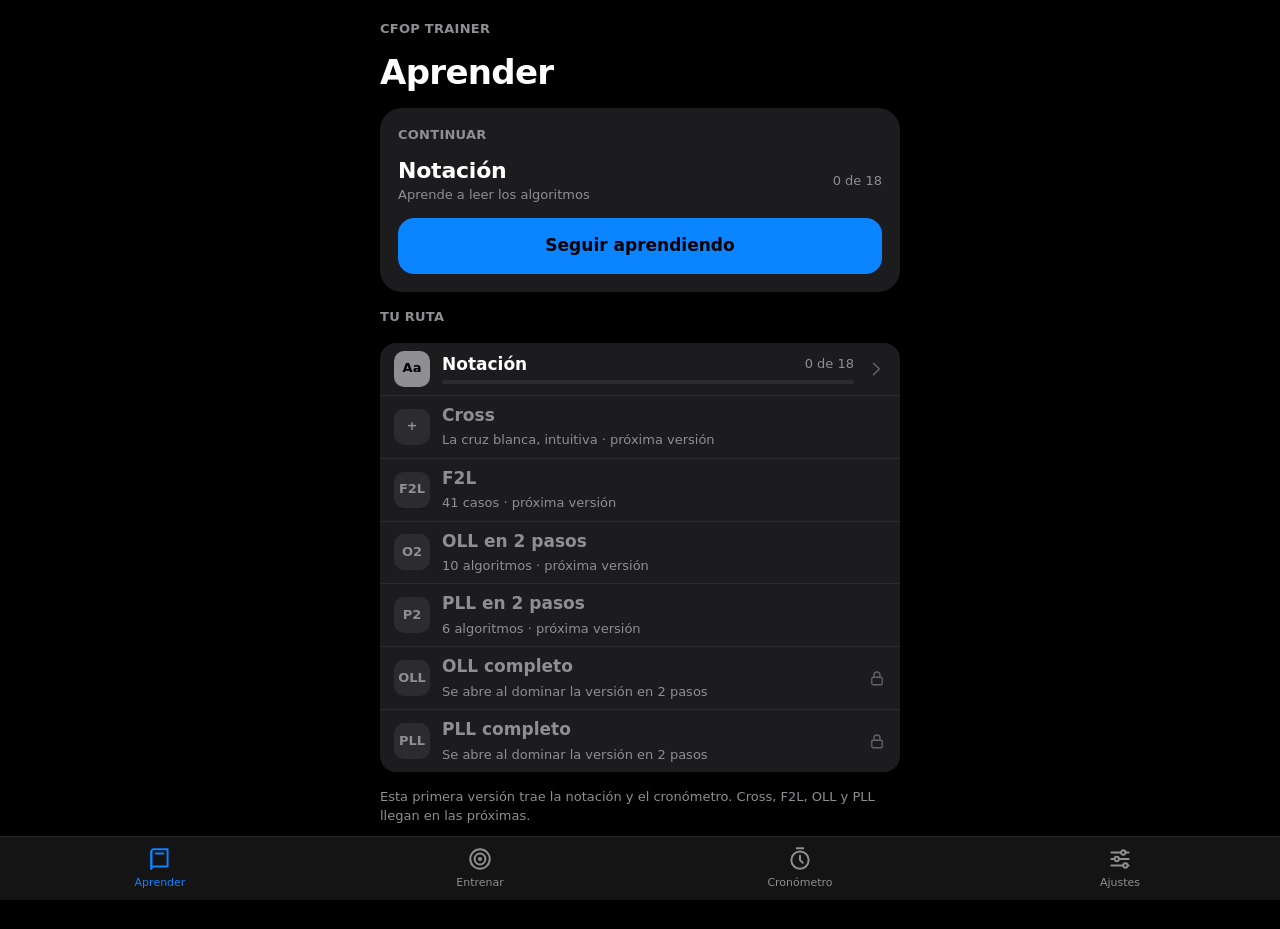
==== index.html @ 64180cfc "CFOP Trainer etapa 1: notación 3D, práctica de notación, cronómetro y ajustes Co-Authored-By: Claude" ====
<!doctype html>
<html lang="es">
<head>
<meta charset="utf-8">
<meta name="viewport" content="width=device-width, initial-scale=1, viewport-fit=cover, user-scalable=no">
<meta name="theme-color" content="#000000">
<meta name="apple-mobile-web-app-capable" content="yes">
<meta name="mobile-web-app-capable" content="yes">
<meta name="apple-mobile-web-app-status-bar-style" content="black-translucent">
<meta name="apple-mobile-web-app-title" content="CFOP">
<title>CFOP Trainer</title>
<link rel="manifest" href="manifest.webmanifest">
<link rel="apple-touch-icon" href="icon-180.png">
<link rel="icon" type="image/png" href="icon-192.png">
<style>
:root{
  --bg:#000; --card:#1C1C1E; --card2:#2C2C2E; --line:#2C2C2E; --line2:#3A3A3C;
  --text:#fff; --muted:#8E8E93; --dim:#636366;
  --accent:#0A84FF; --accent-ink:#000; --gold:#FF9F0A; --red:#FF453A; --green:#30D158;
  --sat:env(safe-area-inset-top,0px); --sab:env(safe-area-inset-bottom,0px);
}
*{box-sizing:border-box;-webkit-tap-highlight-color:transparent}
html,body{margin:0;background:var(--bg);color:var(--text);
  font:17px/1.4 -apple-system,BlinkMacSystemFont,"SF Pro Text",system-ui,sans-serif;
  -webkit-font-smoothing:antialiased;overscroll-behavior-y:none}
button,input,select{font:inherit;color:inherit}
button{cursor:pointer}
a{color:var(--accent)}
.num{font-variant-numeric:tabular-nums}
.alg{font-weight:600;letter-spacing:.01em}
.card .chip{background:var(--card2)}
#app{min-height:100vh;min-height:100dvh}

.screen{padding:calc(var(--sat) + 20px) 20px calc(var(--sab) + 104px);display:flex;flex-direction:column;gap:16px;max-width:560px;margin:0 auto}
.screen.full{padding-bottom:calc(var(--sab) + 24px);min-height:100dvh}
.eyebrow{margin:0;font-size:13px;font-weight:600;letter-spacing:.02em;text-transform:uppercase;color:var(--muted)}
h1{margin:0;font-size:34px;line-height:1.1;font-weight:700;letter-spacing:-.02em}
h2{margin:0;font-size:22px;line-height:1.2;font-weight:700;letter-spacing:-.01em}
p{margin:0}
.muted{color:var(--muted)} .small{font-size:13px} .xs{font-size:11px}
.center{text-align:center}
.card{background:var(--card);border-radius:22px;padding:18px;display:flex;flex-direction:column;gap:14px}
.row{display:flex;justify-content:space-between;align-items:center;gap:12px}
.col{display:flex;flex-direction:column;gap:2px;min-width:0}
.grid2{display:grid;grid-template-columns:repeat(2,minmax(0,1fr));gap:10px}
.grid3{display:grid;grid-template-columns:repeat(3,minmax(0,1fr));gap:8px}
.stat{background:var(--card);border-radius:16px;padding:12px 14px;display:flex;flex-direction:column;gap:2px;min-width:0}
.stat b{font-size:20px;font-weight:700;letter-spacing:-.01em}
.stat span{font-size:13px;color:var(--muted)}

.btn{display:flex;align-items:center;justify-content:center;gap:8px;min-height:48px;padding:0 16px;border:0;border-radius:16px;
  background:var(--card2);color:var(--text);font-size:16px;font-weight:500;text-decoration:none;
  transition:transform .1s ease-out,opacity .1s ease-out;touch-action:manipulation}
.btn.primary{background:var(--accent);color:var(--accent-ink);font-weight:600;font-size:17px;min-height:56px}
.btn.big{min-height:62px;font-size:19px;border-radius:18px}
.btn.ghost{background:transparent;color:var(--accent);min-height:44px;padding:0 4px}
.btn.tint{background:var(--card);color:var(--accent)}
.btn.danger{background:transparent;color:var(--red);min-height:44px;padding:0;justify-content:flex-start}
.btn.sm{min-height:42px;font-size:15px;border-radius:12px;padding:0 12px;white-space:nowrap}
.btn:disabled{opacity:.4}
.iconbtn{width:44px;height:44px;border-radius:999px;border:0;background:var(--card);display:flex;align-items:center;justify-content:center;color:var(--text);flex:none;padding:0}
.pill{font-size:13px;font-weight:600;border-radius:999px;padding:5px 10px;background:var(--accent);color:var(--accent-ink)}
.chips{display:flex;gap:8px;flex-wrap:wrap}
.chip{font-size:16px;font-weight:600;border-radius:999px;padding:0 14px;min-height:44px;min-width:52px;border:0;background:var(--card);color:var(--text)}
.chip.on{background:#fff;color:#000}
.chip.done{color:var(--green)}

.seg{display:grid;grid-auto-flow:column;grid-auto-columns:minmax(0,1fr);gap:2px;background:var(--card);border-radius:10px;padding:2px}
.seg button{min-height:36px;border:0;border-radius:8px;background:transparent;font-size:14px;padding:0 4px}
.seg button.on{background:#48484A;font-weight:600}

.list{background:var(--card);border-radius:16px;padding:0 14px;display:flex;flex-direction:column}
.li{display:flex;align-items:center;gap:12px;min-height:52px;border:0;border-bottom:1px solid var(--line);background:transparent;text-align:left;width:100%;padding:8px 0;color:var(--text)}
.li:last-child{border-bottom:0}
.li .grow{flex:1;min-width:0;display:flex;flex-direction:column;gap:4px}
.sub{font-size:13px;color:var(--muted)}
.li .sub{display:block}
.li .chev{color:var(--dim);display:flex}
.badge{width:36px;height:36px;border-radius:10px;display:flex;align-items:center;justify-content:center;flex:none;font-weight:700;font-size:13px;color:#000}
.badge.off{background:var(--card2);color:var(--muted)}

.bar{height:4px;background:var(--card2);border-radius:999px;overflow:hidden}
.bar i{display:block;height:4px;background:var(--accent);transition:width .3s ease}

.banner{background:rgba(10,132,255,.14);border:1px solid rgba(10,132,255,.35);border-radius:18px;padding:12px 14px;display:flex;gap:12px;align-items:center}
.banner span{font-size:14px;color:#EBEBF5}

/* tab bar */
.tabbar{position:fixed;left:0;right:0;bottom:0;height:calc(64px + var(--sab));padding-bottom:var(--sab);
  background:rgba(28,28,30,.72);-webkit-backdrop-filter:blur(20px) saturate(180%);backdrop-filter:blur(20px) saturate(180%);
  border-top:1px solid rgba(255,255,255,.08);display:grid;grid-template-columns:repeat(4,1fr);z-index:10}
.tabbar button{border:0;background:transparent;display:flex;flex-direction:column;align-items:center;justify-content:center;gap:3px;font-size:11px;color:var(--muted)}
.tabbar button.on{color:var(--accent)}

/* nav */
.nav{display:flex;align-items:center;justify-content:space-between;min-height:44px;margin:-8px -4px 0}

/* sheet */
.scrim{position:fixed;inset:0;background:rgba(0,0,0,.5);z-index:20;animation:fade .2s ease-out}
.sheet{position:fixed;left:0;right:0;bottom:0;max-height:calc(100dvh - var(--sat) - 40px);overflow-y:auto;z-index:21;
  background:var(--card);border-radius:28px 28px 0 0;padding:10px 18px calc(var(--sab) + 24px);display:flex;flex-direction:column;gap:14px;
  max-width:560px;margin:0 auto;animation:up .32s cubic-bezier(.2,.9,.25,1)}
.sheet .grab{width:40px;height:5px;border-radius:999px;background:#48484A;align-self:center;flex:none}
.sheet .list{background:var(--card2)}
.sheet .li{border-bottom-color:var(--line2)}
.sheet .btn:not(.primary):not(.ghost):not(.danger){background:var(--card2)}
@keyframes up{from{transform:translateY(100%)}to{transform:none}}
@keyframes fade{from{opacity:0}to{opacity:1}}

.toast{position:fixed;left:50%;bottom:calc(var(--sab) + 84px);transform:translateX(-50%);background:#2C2C2E;color:#fff;padding:10px 16px;border-radius:14px;font-size:15px;z-index:40;animation:fade .2s;white-space:nowrap}

/* switch */
.switch{appearance:none;-webkit-appearance:none;width:51px;height:31px;border-radius:999px;background:#39393D;position:relative;flex:none;margin:0;transition:background .2s}
.switch::after{content:"";position:absolute;top:2px;left:2px;width:27px;height:27px;border-radius:999px;background:#fff;transition:transform .2s cubic-bezier(.34,1.56,.64,1)}
.switch:checked{background:var(--green)}
.switch:checked::after{transform:translateX(20px)}

/* cubo 3D */
.cubebox{position:relative;width:100%;height:280px;display:flex;align-items:center;justify-content:center;touch-action:none;user-select:none;-webkit-user-select:none}
.cubebox.sm{height:230px}
.cube-vp{width:100%;height:100%;perspective:900px;display:flex;align-items:center;justify-content:center;cursor:grab}
.cube-scene{position:relative;width:0;height:0;transform-style:preserve-3d}
.cubie{position:absolute;left:0;top:0;width:0;height:0;transform-style:preserve-3d}
.cface{position:absolute;left:calc(var(--s) / -2);top:calc(var(--s) / -2);width:var(--s);height:var(--s);background:#0b0b0c;backface-visibility:hidden;-webkit-backface-visibility:hidden;padding:calc(var(--s) * .06)}
.cface i{display:block;width:100%;height:100%;border-radius:calc(var(--s) * .14);background:transparent}
.cube-hint{position:absolute;bottom:4px;left:0;right:0;text-align:center;font-size:12px;color:var(--dim);pointer-events:none}

/* notación */
.bigmove{font-size:64px;line-height:1;font-weight:700;color:var(--accent);letter-spacing:-.02em}
.notegrid{display:grid;grid-template-columns:repeat(6,minmax(0,1fr));gap:6px}
.notegrid .chip{padding:0;min-width:0}
.tok{display:inline-flex;align-items:center;justify-content:center;min-width:40px;height:38px;padding:0 8px;border-radius:10px;background:var(--card2);font-weight:600;font-size:17px}
.qopts{display:grid;grid-template-columns:repeat(2,minmax(0,1fr));gap:10px}
.qopts .btn{min-height:68px;font-size:28px;font-weight:700}
.qopts .btn.ok{background:var(--green);color:#000}
.qopts .btn.bad{background:transparent;box-shadow:inset 0 0 0 2px var(--red);color:var(--red)}

/* cronómetro */
.scr{font-size:18px;line-height:1.6;word-spacing:4px}
.timer-big{font-size:88px;font-weight:200;letter-spacing:-.03em;line-height:1;font-variant-numeric:tabular-nums}
.timer-zone{-webkit-touch-callout:none;display:flex;flex-direction:column;align-items:center;justify-content:center;gap:8px;min-height:190px;border-radius:24px;touch-action:none;user-select:none;-webkit-user-select:none}
.timer-full{-webkit-touch-callout:none;position:fixed;inset:0;z-index:30;background:#000;display:flex;flex-direction:column;align-items:center;justify-content:center;gap:14px;touch-action:none;user-select:none;-webkit-user-select:none;padding:calc(var(--sat) + 20px) 20px calc(var(--sab) + 20px)}
.timer-full .timer-big{font-size:96px}
.timer-full.hold .timer-big{color:var(--red)}
.timer-full.ready .timer-big{color:var(--green)}
.timer-full.insp .timer-big{color:var(--gold)}
.timer-zone.hold .timer-big{color:var(--red)}
.timer-zone.ready .timer-big{color:var(--green)}

/* respuesta al tocar (estilo iOS) */
.btn,.iconbtn,.chip,.tabbar button{transition:transform .45s cubic-bezier(.34,1.56,.64,1),filter .3s ease,opacity .3s ease,background-color .2s}
.btn.pressed,.iconbtn.pressed,.chip.pressed{transform:scale(.96);filter:brightness(.78);transition:transform .08s ease-out,filter .08s ease-out}
.btn.ghost.pressed,.btn.danger.pressed{transform:none;opacity:.45;filter:none}
.tabbar button.pressed{transform:scale(.88);opacity:.7;transition:transform .08s ease-out,opacity .08s}
.seg button{transition:background-color .2s ease,opacity .25s ease}
.seg button.pressed{opacity:.55;transition:opacity .05s}
.list .li{margin:0 -14px;padding-left:14px;padding-right:14px;width:calc(100% + 28px);transition:background-color .35s ease}
.li.pressed{background-color:rgba(255,255,255,.09);transition:background-color 0s}

/* transiciones entre pantallas (push/pop) */
@keyframes pushIn{from{transform:translateX(30%);opacity:0}to{transform:none;opacity:1}}
@keyframes pushOut{from{transform:none;opacity:1}to{transform:translateX(-14%);opacity:0}}
@keyframes popIn{from{transform:translateX(-14%);opacity:0}to{transform:none;opacity:1}}
@keyframes popOut{from{transform:none;opacity:1}to{transform:translateX(30%);opacity:0}}
@keyframes down{from{transform:none}to{transform:translateY(100%)}}
@keyframes fadeout{from{opacity:1}to{opacity:0}}
.tabbar{view-transition-name:tabbar}
::view-transition-group(tabbar){animation:none}
::view-transition-old(root),::view-transition-new(root){animation-duration:.2s}
html[data-nav=push]::view-transition-old(root){animation:pushOut .34s cubic-bezier(.2,.9,.25,1) both}
html[data-nav=push]::view-transition-new(root){animation:pushIn .4s cubic-bezier(.2,.9,.25,1) both}
html[data-nav=pop]::view-transition-old(root){animation:popOut .34s cubic-bezier(.2,.9,.25,1) both}
html[data-nav=pop]::view-transition-new(root){animation:popIn .4s cubic-bezier(.2,.9,.25,1) both}
.anim-push{animation:pushIn .4s cubic-bezier(.2,.9,.25,1) both}
.anim-pop{animation:popIn .4s cubic-bezier(.2,.9,.25,1) both}
.anim-fade{animation:fade .2s ease-out both}
.sheet.closing{animation:down .22s cubic-bezier(.4,0,1,1) forwards}
.scrim.closing{animation:fadeout .22s forwards}

@media (prefers-reduced-motion:reduce){
  .anim-push,.anim-pop{animation:fade .2s both}
  html[data-nav]::view-transition-old(root),html[data-nav]::view-transition-new(root){animation:none}
  .sheet.closing,.scrim.closing{animation:fadeout .15s forwards}
  .btn.pressed,.iconbtn.pressed,.chip.pressed,.tabbar button.pressed{transform:none}
  .sheet,.scrim,.toast{animation:fade .15s}
  .btn,.iconbtn,.bar i{transition:none}
}
@media (prefers-reduced-transparency:reduce){ .tabbar{background:#1C1C1E;backdrop-filter:none;-webkit-backdrop-filter:none} }

</style>
</head>
<body>
<div id="app"></div>
<script>
// CFOP Trainer — lógica pura (sin DOM). Se puede probar con node.
// Orientación de armado: U amarillo, D blanco, F verde, B azul, R naranjo, L rojo.
// Coordenadas: x hacia la derecha (R), y hacia arriba (U), z hacia el frente (F).

const COLORS = { U: '#FFD60A', D: '#FFFFFF', F: '#30D158', B: '#0A84FF', R: '#FF9F0A', L: '#FF453A' };
const FACE_NORMALS = { U: [0, 1, 0], D: [0, -1, 0], R: [1, 0, 0], L: [-1, 0, 0], F: [0, 0, 1], B: [0, 0, -1] };

// Cada movimiento: eje (0=x,1=y,2=z), capas afectadas (coordenada en ese eje)
// y cuartos de vuelta en sentido antihorario (regla de la mano derecha) para la versión "horaria".
const MOVE_DEFS = {
  R: { ax: 0, layers: [1], q: -1 }, L: { ax: 0, layers: [-1], q: 1 },
  U: { ax: 1, layers: [1], q: -1 }, D: { ax: 1, layers: [-1], q: 1 },
  F: { ax: 2, layers: [1], q: -1 }, B: { ax: 2, layers: [-1], q: 1 },
  M: { ax: 0, layers: [0], q: 1 }, E: { ax: 1, layers: [0], q: 1 }, S: { ax: 2, layers: [0], q: -1 },
  x: { ax: 0, layers: [-1, 0, 1], q: -1 }, y: { ax: 1, layers: [-1, 0, 1], q: -1 }, z: { ax: 2, layers: [-1, 0, 1], q: -1 },
  r: { ax: 0, layers: [0, 1], q: -1 }, l: { ax: 0, layers: [-1, 0], q: 1 },
  u: { ax: 1, layers: [0, 1], q: -1 }, d: { ax: 1, layers: [-1, 0], q: 1 },
  f: { ax: 2, layers: [0, 1], q: -1 }, b: { ax: 2, layers: [-1, 0], q: 1 },
};

function rotVec(v, ax, q) {
  let [x, y, z] = v;
  q = ((q % 4) + 4) % 4;
  for (let i = 0; i < q; i++) {
    if (ax === 0) [y, z] = [-z, y];
    else if (ax === 1) [z, x] = [-x, z];
    else [x, y] = [-y, x];
  }
  return [x, y, z];
}

function solved() {
  const st = [];
  for (const f of Object.keys(FACE_NORMALS)) {
    const n = FACE_NORMALS[f];
    const ax = n.findIndex(v => v !== 0);
    const others = [0, 1, 2].filter(i => i !== ax);
    for (const a of [-1, 0, 1]) for (const b of [-1, 0, 1]) {
      const p = [0, 0, 0];
      p[ax] = n[ax]; p[others[0]] = a; p[others[1]] = b;
      st.push({ p, n: n.slice(), c: f });
    }
  }
  return st;
}

// "R'" → {base:'R', turns:-1}; acepta ' ’ ′ y Rw como r
function parseMove(tok) {
  let t = tok.trim().replace(/[’′`]/g, "'");
  let m = /^([RLUDFBMESxyz])(w?)(2'|2|'|)$/.exec(t) || /^([rludfb])()(2'|2|'|)$/.exec(t);
  if (!m) throw new Error('Movimiento no válido: ' + tok);
  let base = m[1];
  if (m[2] === 'w') base = base.toLowerCase();
  const suf = m[3];
  const turns = suf === "'" ? -1 : (suf === '2' || suf === "2'") ? 2 : 1;
  return { base, turns, def: MOVE_DEFS[base] };
}

function parseAlg(alg) {
  return alg.trim().split(/\s+/).filter(Boolean).map(parseMove);
}

function moveToString(m) {
  return m.base + (m.turns === -1 ? "'" : m.turns === 2 ? '2' : '');
}

function applyMove(st, mv) {
  const m = typeof mv === 'string' ? parseMove(mv) : mv;
  const { ax, layers, q } = m.def;
  const qq = q * m.turns;
  return st.map(s => layers.includes(s.p[ax])
    ? { p: rotVec(s.p, ax, qq), n: rotVec(s.n, ax, qq), c: s.c }
    : s);
}

function applyAlg(st, alg) {
  for (const m of (typeof alg === 'string' ? parseAlg(alg) : alg)) st = applyMove(st, m);
  return st;
}

function invertAlg(alg) {
  return parseAlg(alg).reverse().map(m => moveToString({ base: m.base, turns: m.turns === 2 ? 2 : -m.turns })).join(' ');
}

function key(s) { return s.p.join(',') + '|' + s.n.join(','); }
function stateMap(st) { const m = {}; for (const s of st) m[key(s)] = s.c; return m; }
function sameState(a, b) {
  const ma = stateMap(a), mb = stateMap(b);
  return Object.keys(ma).every(k => ma[k] === mb[k]);
}
function isSolved(st) {
  // resuelto si cada cara tiene un solo color (admite cubo girado)
  const byFace = {};
  for (const s of st) { const k = s.n.join(','); (byFace[k] = byFace[k] || new Set()).add(s.c); }
  return Object.values(byFace).every(set => set.size === 1);
}

// Mezcla aleatoria de caras (sin repetir cara ni A B A con caras opuestas)
const OPP = { U: 'D', D: 'U', R: 'L', L: 'R', F: 'B', B: 'F' };
function scramble(len = 20, rnd = Math.random) {
  const faces = 'UDRLFB', sufs = ['', "'", '2'];
  const out = [];
  while (out.length < len) {
    const f = faces[Math.floor(rnd() * 6)];
    const last = out[out.length - 1], prev = out[out.length - 2];
    if (last && last[0] === f) continue;
    if (last && prev && OPP[f] === last[0] && prev[0] === f) continue;
    out.push(f + sufs[Math.floor(rnd() * 3)]);
  }
  return out.join(' ');
}

// ---- Tiempos (ms). penalty: 0 | 2 (+2) | 'dnf'
function effTime(s) {
  if (s.penalty === 'dnf') return Infinity;
  return s.ms + (s.penalty === 2 ? 2000 : 0);
}
function fmtTime(ms) {
  if (ms === Infinity) return 'DNF';
  if (ms == null || isNaN(ms)) return '—';
  const cs = Math.floor(ms / 10);
  const m = Math.floor(cs / 6000), s = Math.floor((cs % 6000) / 100), c = cs % 100;
  const cc = String(c).padStart(2, '0');
  return m > 0 ? `${m}:${String(s).padStart(2, '0')},${cc}` : `${s},${cc}`;
}
function fmtSolve(s) {
  if (s.penalty === 'dnf') return 'DNF';
  return fmtTime(effTime(s)) + (s.penalty === 2 ? '+' : '');
}
// Promedio de n (WCA): se quitan el mejor y el peor (5% en ambos extremos, mínimo 1)
function avgOf(solves, n) {
  if (solves.length < n) return null;
  const t = solves.slice(0, n).map(effTime).sort((a, b) => a - b);
  const cut = Math.max(1, Math.ceil(n * 0.05));
  const mid = t.slice(cut, n - cut);
  if (mid.some(v => v === Infinity)) return Infinity;
  return mid.reduce((a, b) => a + b, 0) / mid.length;
}
function bestOf(solves) {
  let b = null;
  for (const s of solves) { const e = effTime(s); if (e !== Infinity && (b === null || e < b)) b = e; }
  return b;
}
function bestAvg(solves, n) {
  let best = null;
  for (let i = 0; i + n <= solves.length; i++) {
    const a = avgOf(solves.slice(i), n);
    if (a !== null && a !== Infinity && (best === null || a < best)) best = a;
  }
  return best;
}

// ---- Notación
const FACE_MOVES = ['R', 'L', 'U', 'D', 'F', 'B'];
const NOTATION_GROUPS = [
  { id: 'caras', title: 'Caras', moves: FACE_MOVES },
  { id: 'medio', title: 'Capas del medio', moves: ['M', 'E', 'S'] },
  { id: 'giros', title: 'Girar el cubo completo', moves: ['x', 'y', 'z'] },
  { id: 'dobles', title: 'Dos capas (minúscula o w)', moves: ['r', 'l', 'u', 'd', 'f', 'b'] },
];
const MOVE_INFO = {
  R: ['Derecha', 'Gira la cara derecha en sentido horario, mirándola de frente: la columna derecha sube.'],
  L: ['Izquierda', 'Gira la cara izquierda en sentido horario, mirándola de frente: la columna izquierda baja.'],
  U: ['Arriba', 'Gira la cara de arriba en sentido horario, mirándola desde arriba: la fila de adelante se va hacia la izquierda.'],
  D: ['Abajo', 'Gira la cara de abajo en sentido horario, mirándola desde abajo: la fila de adelante se va hacia la derecha.'],
  F: ['Frente', 'Gira la cara del frente en sentido horario, como un volante hacia la derecha.'],
  B: ['Atrás', 'Gira la cara de atrás en sentido horario, mirándola desde atrás: la fila de arriba se va hacia la izquierda.'],
  M: ['Medio (M)', 'La capa del medio entre R y L. Gira igual que L: la columna del medio baja.'],
  E: ['Ecuador (E)', 'La capa horizontal del medio. Gira igual que D: la fila del medio se va hacia la derecha.'],
  S: ['Standing (S)', 'La capa del medio entre F y B. Gira igual que F.'],
  x: ['Girar en x', 'Gira el cubo completo igual que R: el frente pasa a ser la cara de arriba.'],
  y: ['Girar en y', 'Gira el cubo completo igual que U: la cara derecha pasa al frente.'],
  z: ['Girar en z', 'Gira el cubo completo igual que F: la cara de arriba pasa a la derecha.'],
  r: ['Doble derecha', 'Las dos capas de la derecha juntas (R más la del medio). También se escribe Rw.'],
  l: ['Doble izquierda', 'Las dos capas de la izquierda juntas (L más la del medio). También se escribe Lw.'],
  u: ['Doble arriba', 'Las dos capas de arriba juntas (U más la del medio). También se escribe Uw.'],
  d: ['Doble abajo', 'Las dos capas de abajo juntas (D más la del medio). También se escribe Dw.'],
  f: ['Doble frente', 'Las dos capas del frente juntas (F más la del medio). También se escribe Fw.'],
  b: ['Doble atrás', 'Las dos capas de atrás juntas (B más la del medio). También se escribe Bw.'],
};
function suffixText(suf) {
  return suf === "'" ? 'Al revés: sentido antihorario.' : suf === '2' ? 'Media vuelta (180°). Da lo mismo el sentido.' : 'Sentido horario.';
}
function allVariants(moves) { const out = []; for (const m of moves) out.push(m, m + "'", m + '2'); return out; }

// Opciones confundibles para la práctica: mismo movimiento al revés, cara opuesta, etc.
function quizOptions(move, pool, rnd = Math.random) {
  const m = parseMove(move);
  const base = m.base, suf = move.slice(base.length);
  const cands = new Set();
  const inv = suf === "'" ? '' : suf === '2' ? "'" : "'";
  cands.add(base + inv);
  const opp = { R: 'L', L: 'R', U: 'D', D: 'U', F: 'B', B: 'F', M: 'L', E: 'D', S: 'F', x: 'R', y: 'U', z: 'F', r: 'R', l: 'L', u: 'U', d: 'D', f: 'F', b: 'B' }[base];
  if (opp) cands.add(opp + suf);
  if (opp) cands.add(opp + inv);
  for (const p of pool) if (cands.size < 8) cands.add(p);
  cands.delete(move);
  const arr = [...cands];
  for (let i = arr.length - 1; i > 0; i--) { const j = Math.floor(rnd() * (i + 1)); [arr[i], arr[j]] = [arr[j], arr[i]]; }
  const opts = [move, ...arr.slice(0, 3)];
  for (let i = opts.length - 1; i > 0; i--) { const j = Math.floor(rnd() * (i + 1)); [opts[i], opts[j]] = [opts[j], opts[i]]; }
  return opts;
}

// Un movimiento está "dominado" con 3 aciertos seguidos
function moveMastered(rec) { return !!rec && rec.streak >= 3; }

const Logic = {
  COLORS, FACE_NORMALS, MOVE_DEFS, rotVec, solved, parseMove, parseAlg, moveToString, applyMove, applyAlg,
  invertAlg, sameState, isSolved, scramble, effTime, fmtTime, fmtSolve, avgOf, bestOf, bestAvg,
  FACE_MOVES, NOTATION_GROUPS, MOVE_INFO, suffixText, allVariants, quizOptions, moveMastered,
};
if (typeof module !== 'undefined') module.exports = Logic;

// Cubo 3D con CSS (26 piezas). Se gira arrastrando con el dedo y anima movimientos.
class Cube3D {
  constructor(opts = {}) {
    this.S = opts.size || 52;
    this.rx = -28; this.ry = -36;
    this.speed = 1;
    this.state = Logic.solved();
    this.token = 0;
    this.el = document.createElement('div');
    this.el.className = 'cube-vp';
    this.scene = document.createElement('div');
    this.scene.className = 'cube-scene';
    this.scene.style.setProperty('--s', this.S + 'px');
    this.el.appendChild(this.scene);
    this.cubies = {};
    const h = this.S / 2;
    const faceT = {
      '0,0,1': `translateZ(${h}px)`, '0,0,-1': `rotateY(180deg) translateZ(${h}px)`,
      '1,0,0': `rotateY(90deg) translateZ(${h}px)`, '-1,0,0': `rotateY(-90deg) translateZ(${h}px)`,
      '0,1,0': `rotateX(90deg) translateZ(${h}px)`, '0,-1,0': `rotateX(-90deg) translateZ(${h}px)`,
    };
    for (let x = -1; x <= 1; x++) for (let y = -1; y <= 1; y++) for (let z = -1; z <= 1; z++) {
      if (!x && !y && !z) continue;
      const c = document.createElement('div');
      c.className = 'cubie';
      const faces = {};
      for (const n in faceT) {
        const f = document.createElement('div');
        f.className = 'cface';
        f.style.transform = faceT[n];
        const i = document.createElement('i');
        f.appendChild(i);
        c.appendChild(f);
        faces[n] = i;
      }
      const k = [x, y, z].join(',');
      this.cubies[k] = { el: c, p: [x, y, z], faces, base: `translate3d(${x * this.S}px,${-y * this.S}px,${z * this.S}px)` };
      c.style.transform = this.cubies[k].base;
      this.scene.appendChild(c);
    }
    this.paint();
    this.applyView();
    this.bindDrag();
  }

  applyView() { this.scene.style.transform = `rotateX(${this.rx}deg) rotateY(${this.ry}deg)`; }
  resetView() { this.rx = -28; this.ry = -36; this.applyView(); }

  bindDrag() {
    let sx = 0, sy = 0, rx0 = 0, ry0 = 0, id = null, lastTap = 0;
    this.el.addEventListener('pointerdown', e => {
      id = e.pointerId; sx = e.clientX; sy = e.clientY; rx0 = this.rx; ry0 = this.ry;
      try { this.el.setPointerCapture(id); } catch (_) {}
      const now = Date.now();
      if (now - lastTap < 300) this.resetView();
      lastTap = now;
    });
    this.el.addEventListener('pointermove', e => {
      if (e.pointerId !== id) return;
      this.ry = ry0 + (e.clientX - sx) * 0.6;
      this.rx = Math.max(-90, Math.min(90, rx0 - (e.clientY - sy) * 0.6));
      this.applyView();
    });
    const end = e => { if (e.pointerId === id) id = null; };
    this.el.addEventListener('pointerup', end);
    this.el.addEventListener('pointercancel', end);
  }

  paint() {
    for (const k in this.cubies) for (const n in this.cubies[k].faces) this.cubies[k].faces[n].style.background = 'transparent';
    for (const s of this.state) {
      const c = this.cubies[s.p.join(',')];
      if (c) c.faces[s.n.join(',')].style.background = Logic.COLORS[s.c];
    }
  }

  setState(st) { this.token++; this.state = st; this.resetTransforms(); this.paint(); }
  reset() { this.setState(Logic.solved()); }
  stop() { this.token++; this.resetTransforms(); }

  resetTransforms() { for (const k in this.cubies) this.cubies[k].el.style.transform = this.cubies[k].base; }

  // Matriz de rotación en coordenadas del modelo → CSS (eje y invertido)
  static cssMatrix(ax, deg) {
    const t = deg * Math.PI / 180, c = Math.cos(t), s = Math.sin(t);
    let R;
    if (ax === 0) R = [[1, 0, 0], [0, c, -s], [0, s, c]];
    else if (ax === 1) R = [[c, 0, s], [0, 1, 0], [-s, 0, c]];
    else R = [[c, -s, 0], [s, c, 0], [0, 0, 1]];
    const P = [1, -1, 1];
    const M = R.map((row, i) => row.map((v, j) => P[i] * v * P[j]));
    // matrix3d es por columnas
    return `matrix3d(${M[0][0]},${M[1][0]},${M[2][0]},0,${M[0][1]},${M[1][1]},${M[2][1]},0,${M[0][2]},${M[1][2]},${M[2][2]},0,0,0,0,1)`;
  }

  animateMove(mv, token) {
    const m = typeof mv === 'string' ? Logic.parseMove(mv) : mv;
    const { ax, layers, q } = m.def;
    const qq = q * m.turns;
    const parts = Object.values(this.cubies).filter(c => layers.includes(c.p[ax]));
    const dur = (Math.abs(qq) === 2 ? 420 : 300) / this.speed;
    return new Promise(resolve => {
      const t0 = performance.now();
      const step = now => {
        if (token !== this.token) { resolve(false); return; }
        let k = Math.min(1, (now - t0) / dur);
        const e = k < .5 ? 4 * k * k * k : 1 - Math.pow(-2 * k + 2, 3) / 2;
        const mat = Cube3D.cssMatrix(ax, qq * 90 * e);
        for (const c of parts) c.el.style.transform = mat + ' ' + c.base;
        if (k < 1) requestAnimationFrame(step);
        else {
          this.state = Logic.applyMove(this.state, m);
          this.resetTransforms();
          this.paint();
          resolve(true);
        }
      };
      requestAnimationFrame(step);
    });
  }

  // Reproduce un algoritmo; onStep(i) se llama antes de cada movimiento
  async play(alg, onStep, gap = 90) {
    const token = ++this.token;
    this.resetTransforms();
    const moves = typeof alg === 'string' ? Logic.parseAlg(alg) : alg;
    for (let i = 0; i < moves.length; i++) {
      if (onStep) onStep(i);
      const ok = await this.animateMove(moves[i], token);
      if (!ok) return false;
      if (gap && i < moves.length - 1) await new Promise(r => setTimeout(r, gap / this.speed));
      if (token !== this.token) return false;
    }
    if (onStep) onStep(moves.length);
    return true;
  }
}

// CFOP Trainer — interfaz
const L = Logic;
const VERSION = '1.0 · etapa 1';
const STORE = 'cfop.v1';

// ---------- datos
function defaultDb() {
  return { v: 1, notation: {}, quizzes: [], solves: [], settings: { inspection: false, speed: 1 } };
}
let db = load();
function load() {
  try {
    const raw = localStorage.getItem(STORE);
    if (raw) { const d = JSON.parse(raw); return normalize(d); }
  } catch (_) {}
  return defaultDb();
}
function normalize(d) {
  const base = defaultDb();
  if (!d || typeof d !== 'object') return base;
  return {
    v: 1,
    notation: d.notation && typeof d.notation === 'object' ? d.notation : {},
    quizzes: Array.isArray(d.quizzes) ? d.quizzes : [],
    solves: Array.isArray(d.solves) ? d.solves.filter(s => s && typeof s.ms === 'number') : [],
    settings: Object.assign(base.settings, d.settings || {}),
  };
}
function save() { try { localStorage.setItem(STORE, JSON.stringify(db)); } catch (_) {} }

// ---------- estado temporal
const ui = {
  tab: 'aprender', sub: null, from: null,
  nota: { move: 'R', suf: '' },
  quizCfg: { mode: 'ver', pool: 'caras', n: 20 },
  quiz: null,
  scr: L.scramble(),
  timer: null, // {phase:'idle'|'hold'|'ready'|'insp'|'run', ...}
  sheet: null,
  toast: null,
};
let cube = null;
function getCube() {
  if (!cube) cube = new Cube3D({ size: 50 });
  cube.speed = db.settings.speed || 1;
  return cube;
}

// ---------- utilidades
const esc = s => String(s).replace(/[&<>"']/g, c => ({ '&': '&amp;', '<': '&lt;', '>': '&gt;', '"': '&quot;', "'": '&#39;' }[c]));
const pretty = m => esc(m).replace(/'/g, '′');
const $ = s => document.querySelector(s);

const IC = {
  book: '<path d="M4 5a2 2 0 0 1 2-2h13v16H6a2 2 0 0 0-2 2z"/><path d="M4 21V5"/><path d="M8 7h7"/>',
  target: '<circle cx="12" cy="12" r="9"/><circle cx="12" cy="12" r="5"/><circle cx="12" cy="12" r="1"/>',
  timer: '<circle cx="12" cy="13" r="8"/><path d="M12 9v4l2.5 2.5"/><path d="M9 2h6"/>',
  gear: '<path d="M4 6h9M17 6h3M4 12h3M11 12h9M4 18h11M19 18h1"/><circle cx="15" cy="6" r="2"/><circle cx="9" cy="12" r="2"/><circle cx="17" cy="18" r="2"/>',
  back: '<path d="M15 5l-7 7 7 7"/>',
  chev: '<path d="M9 5l7 7-7 7"/>',
  check: '<path d="M5 12.5l4.5 4.5L19 7.5"/>',
  x: '<path d="M6 6l12 12M18 6L6 18"/>',
  play: '<path d="M7 4.5v15l12-7.5z" fill="currentColor"/>',
  replay: '<path d="M4 12a8 8 0 1 0 2.5-5.8"/><path d="M4 4v4h4"/>',
  lock: '<rect x="5" y="11" width="14" height="10" rx="2"/><path d="M8 11V8a4 4 0 0 1 8 0v3"/>',
  shuffle: '<path d="M4 7h3c4 0 6 10 10 10h3"/><path d="M4 17h3c1.5 0 2.7-1.4 3.7-3.2"/><path d="M13.3 10.2C14.3 8.4 15.5 7 17 7h3"/><path d="M18 4l3 3-3 3M18 14l3 3-3 3"/>',
  trash: '<path d="M4 7h16M10 11v6M14 11v6M6 7l1 13h10l1-13M9 7V4h6v3"/>',
  up: '<path d="M12 19V5M6 11l6-6 6 6"/>',
  down: '<path d="M12 5v14M6 13l6 6 6-6"/>',
  cube: '<path d="M12 3l8 4.5v9L12 21l-8-4.5v-9z"/><path d="M12 12l8-4.5M12 12v9M12 12L4 7.5"/>',
};
const ic = (n, s = 22, sw = 1.8) => `<svg width="${s}" height="${s}" viewBox="0 0 24 24" fill="none" stroke="currentColor" stroke-width="${sw}" stroke-linecap="round" stroke-linejoin="round" aria-hidden="true">${IC[n]}</svg>`;

function relDate(ts) {
  const d = new Date(ts), now = new Date();
  const day = x => new Date(x.getFullYear(), x.getMonth(), x.getDate()).getTime();
  const diff = Math.round((day(now) - day(d)) / 86400000);
  const hm = d.toLocaleTimeString('es-CL', { hour: '2-digit', minute: '2-digit', hour12: false });
  if (diff === 0) return 'Hoy ' + hm;
  if (diff === 1) return 'Ayer ' + hm;
  return d.toLocaleDateString('es-CL', { day: 'numeric', month: 'short' }) + ' ' + hm;
}

// ---------- notación: progreso
const FACE_VARIANTS = L.allVariants(L.FACE_MOVES);
function masteredCount(list = FACE_VARIANTS) { return list.filter(m => L.moveMastered(db.notation[m])).length; }
function notationDone() { return masteredCount() >= FACE_VARIANTS.length; }

// ---------- navegación
const reduceMotion = () => window.matchMedia && matchMedia('(prefers-reduced-motion: reduce)').matches;
let lastScreenKey = '';
function nav(fn, dir) {
  if (cube) cube.stop();
  const run = () => { fn(); render(true, dir); };
  if (document.startViewTransition && !reduceMotion()) {
    if (dir) document.documentElement.dataset.nav = dir;
    const t = document.startViewTransition(run);
    t.finished.finally(() => { delete document.documentElement.dataset.nav; });
  } else run();
}
function go(sub) { nav(() => { ui.from = ui.sub; ui.sub = sub; window.scrollTo(0, 0); }, 'push'); }
function back(to = null) { nav(() => { ui.sub = to; ui.quiz = null; window.scrollTo(0, 0); }, 'pop'); }
function setTab(t) {
  if (t === ui.tab && !ui.sub) return;
  nav(() => { ui.tab = t; ui.sub = null; ui.quiz = null; window.scrollTo(0, 0); }, null);
}

// ---------- toast y diálogos
let toastTimer = null;
function toast(msg) {
  ui.toast = msg;
  let el = $('#toast');
  if (!el) { el = document.createElement('div'); el.id = 'toast'; el.className = 'toast'; el.setAttribute('role', 'status'); document.body.appendChild(el); }
  el.textContent = msg; el.style.display = '';
  clearTimeout(toastTimer);
  toastTimer = setTimeout(() => { el.style.display = 'none'; }, 2200);
}
let sheetResolve = null;
function ask({ title, text = '', buttons }) {
  return new Promise(res => {
    sheetResolve = res;
    ui.sheet = { kind: 'ask', title, text, buttons };
    renderSheet();
  });
}
function closeSheet(val) {
  const s = $('.sheet'), sc = $('.scrim');
  const r = sheetResolve; sheetResolve = null;
  if (s && !reduceMotion()) { s.classList.add('closing'); sc && sc.classList.add('closing'); }
  setTimeout(() => { ui.sheet = null; renderSheet(); if (r) r(val); }, reduceMotion() ? 0 : 200);
}
function renderSheet() {
  let host = $('#sheethost');
  if (!host) { host = document.createElement('div'); host.id = 'sheethost'; document.body.appendChild(host); }
  const s = ui.sheet;
  if (!s) { host.innerHTML = ''; return; }
  let inner = '';
  if (s.kind === 'ask') {
    inner = `<h2 id="shT">${esc(s.title)}</h2>${s.text ? `<p class="muted">${esc(s.text)}</p>` : ''}
      <div class="col" style="gap:8px">${s.buttons.map((b, i) => `<button class="btn ${b.kind === 'primary' ? 'primary' : ''}" style="${b.kind === 'danger' ? 'color:var(--red)' : ''}" data-act="ask" data-i="${i}">${esc(b.label)}</button>`).join('')}</div>`;
  } else if (s.kind === 'solve') {
    const sv = db.solves.find(x => x.id === s.id);
    if (!sv) { ui.sheet = null; host.innerHTML = ''; return; }
    const pen = sv.penalty === 'dnf' ? 'dnf' : sv.penalty === 2 ? '2' : '0';
    inner = `<div class="row"><div class="col"><span class="eyebrow">${esc(relDate(sv.at))}</span><b class="num" id="shT" style="font-size:44px;font-weight:300;letter-spacing:-.02em">${L.fmtSolve(sv)}</b></div></div>
      <div class="seg" role="group" aria-label="Penalización">
        <button class="${pen === '0' ? 'on' : ''}" data-act="pen" data-v="0">Normal</button>
        <button class="${pen === '2' ? 'on' : ''}" data-act="pen" data-v="2">+2</button>
        <button class="${pen === 'dnf' ? 'on' : ''}" data-act="pen" data-v="dnf">DNF</button></div>
      <div class="card" style="background:var(--card2);gap:6px"><span class="eyebrow">Mezcla</span><span class="alg scr">${pretty(sv.scr)}</span></div>
      <button class="btn danger" data-act="delSolve">${ic('trash', 20)}Borrar este tiempo</button>
      <button class="btn" data-act="closeSheet">Listo</button>`;
  }
  host.innerHTML = `<div class="scrim" data-act="closeSheet"></div><div class="sheet" role="dialog" aria-modal="true" aria-labelledby="shT"><div class="grab"></div>${inner}</div>`;
}

// ---------- pantallas
function tabbar() {
  const t = [['aprender', 'book', 'Aprender'], ['entrenar', 'target', 'Entrenar'], ['crono', 'timer', 'Cronómetro'], ['ajustes', 'gear', 'Ajustes']];
  return `<nav class="tabbar" aria-label="Pestañas">${t.map(([id, i, l]) => `<button class="${ui.tab === id ? 'on' : ''}" data-act="tab" data-v="${id}" ${ui.tab === id ? 'aria-current="page"' : ''}>${ic(i, 26)}<span>${l}</span></button>`).join('')}</nav>`;
}
function navbar(label, right = '') {
  return `<div class="nav"><button class="btn ghost" data-act="back">${ic('back', 22)}${esc(label)}</button><span class="muted small num">${right}</span></div>`;
}

function viewHome() {
  const n = masteredCount(), total = FACE_VARIANTS.length;
  const stages = [
    { id: 'nota', ab: 'Aa', col: '#8E8E93', name: 'Notación', sub: 'R, U′, F2… y giros del cubo', prog: `${n} de ${total}`, pct: n / total * 100, ready: true, done: notationDone() },
    { ab: '+', col: '#FFFFFF', name: 'Cross', sub: 'La cruz blanca, intuitiva' },
    { ab: 'F2L', col: '#30D158', name: 'F2L', sub: '41 casos' },
    { ab: 'O2', col: '#FFD60A', name: 'OLL en 2 pasos', sub: '10 algoritmos' },
    { ab: 'P2', col: '#FF9F0A', name: 'PLL en 2 pasos', sub: '6 algoritmos' },
    { ab: 'OLL', col: '#FFD60A', name: 'OLL completo', sub: '57 casos', locked: true },
    { ab: 'PLL', col: '#FF9F0A', name: 'PLL completo', sub: '21 casos', locked: true },
  ];
  const rows = stages.map(s => {
    if (s.ready) return `<button class="li" data-act="go" data-v="nota"><span class="badge" style="background:${s.col}">${s.ab}</span>
      <span class="grow"><span class="row"><span style="font-weight:600">${s.name}</span><span class="sub num">${s.prog}</span></span><span class="bar"><i style="width:${s.pct}%"></i></span></span>
      <span class="chev" style="${s.done ? 'color:var(--green)' : ''}">${ic(s.done ? 'check' : 'chev', 20, s.done ? 2.2 : 1.8)}</span></button>`;
    return `<div class="li" aria-disabled="true"><span class="badge off">${s.ab}</span>
      <span class="grow"><span style="font-weight:600;color:var(--muted)">${s.name}</span><span class="sub">${s.locked ? 'Se abre al dominar la versión en 2 pasos' : s.sub + ' · próxima versión'}</span></span>
      <span class="chev">${s.locked ? ic('lock', 18) : ''}</span></div>`;
  }).join('');
  const cont = notationDone()
    ? `<p class="eyebrow">Notación lista</p><h2>Dominaste los 18 giros de caras</h2><span class="muted small">Sigue practicando las capas del medio y los giros del cubo. Cross llega en la próxima versión.</span><button class="btn primary" data-act="go" data-v="quiz">Practicar notación</button>`
    : `<p class="eyebrow">Continuar</p><div class="row"><div class="col"><h2>Notación</h2><span class="muted small">Aprende a leer los algoritmos</span></div><span class="muted small num">${n} de ${total}</span></div><button class="btn primary" data-act="go" data-v="nota">Seguir aprendiendo</button>`;
  return `<div class="screen">
    <p class="eyebrow">CFOP Trainer</p>
    <h1>Aprender</h1>
    <div class="card">${cont}</div>
    <p class="eyebrow">Tu ruta</p>
    <div class="list">${rows}</div>
    <p class="muted small">Esta primera versión trae la notación y el cronómetro. Cross, F2L, OLL y PLL llegan en las próximas.</p>
  </div>${tabbar()}`;
}

function viewNotation() {
  const { move, suf } = ui.nota;
  const full = move + suf;
  const [name, desc] = L.MOVE_INFO[move];
  const groups = L.NOTATION_GROUPS.map(g => `<p class="eyebrow">${g.title}</p>
    <div class="notegrid">${g.moves.map(m => {
      const done = ['', "'", '2'].every(s => L.moveMastered(db.notation[m + s]));
      return `<button class="chip ${m === move ? 'on' : done ? 'done' : ''}" data-act="pickMove" data-v="${m}" aria-pressed="${m === move}">${m}</button>`;
    }).join('')}</div>`).join('');
  return `<div class="screen">
    ${navbar(ui.tab === 'aprender' ? 'Aprender' : 'Volver')}
    <h1>Notación</h1>
    <div class="card" style="gap:12px;padding-top:8px">
      <div class="cubebox" id="cubeMount"><span class="cube-hint">Arrastra para girar · doble toque para centrar</span></div>
      <div class="row" style="align-items:flex-end"><div style="display:flex;align-items:baseline;gap:12px"><b class="bigmove alg">${pretty(full)}</b><span class="muted">${esc(name)}</span></div>
        <button class="iconbtn" style="background:var(--card2)" data-act="replay" aria-label="Repetir el giro">${ic('replay', 22)}</button></div>
      <div class="seg" role="group" aria-label="Variante">
        <button class="${suf === '' ? 'on' : ''}" data-act="pickSuf" data-v="">${move}</button>
        <button class="${suf === "'" ? 'on' : ''}" data-act="pickSuf" data-v="'">${move}′ al revés</button>
        <button class="${suf === '2' ? 'on' : ''}" data-act="pickSuf" data-v="2">${move}2 doble</button></div>
      <p style="font-size:15px;color:#EBEBF5">${esc(desc)} <span class="muted">${esc(L.suffixText(suf))}</span></p>
    </div>
    ${groups}
    <div class="card" style="gap:8px"><p class="eyebrow">Para recordar</p>
      <span style="font-size:15px">Cada letra es una cara: <b>R</b> derecha, <b>L</b> izquierda, <b>U</b> arriba, <b>D</b> abajo, <b>F</b> frente, <b>B</b> atrás. Sola es horario mirando esa cara de frente; con <b>′</b> es al revés y con <b>2</b> es media vuelta.</span></div>
    <button class="btn primary" data-act="go" data-v="quiz">Practicar notación</button>
  </div>${tabbar()}`;
}

function poolMoves(pool) {
  if (pool === 'caras') return FACE_VARIANTS;
  if (pool === 'medio') return L.allVariants([...L.FACE_MOVES, 'M', 'E', 'S']);
  return L.allVariants(L.NOTATION_GROUPS.flatMap(g => g.moves));
}
function startQuiz() {
  const pool = poolMoves(ui.quizCfg.pool);
  const qs = [];
  for (let i = 0; i < ui.quizCfg.n; i++) {
    let m, tries = 0;
    do {
      const weights = pool.map(x => L.moveMastered(db.notation[x]) ? 1 : 3);
      let r = Math.random() * weights.reduce((a, b) => a + b, 0);
      m = pool[weights.findIndex(w => (r -= w) < 0)] || pool[0];
    } while (qs.length && qs[qs.length - 1] === m && tries++ < 10);
    qs.push(m);
  }
  ui.quiz = { mode: ui.quizCfg.mode, pool, qs, i: 0, ok: 0, wrong: [], answered: null, opts: null, revealed: false };
  prepQuestion();
}
function prepQuestion() {
  const q = ui.quiz; const m = q.qs[q.i];
  q.answered = null; q.revealed = false;
  q.opts = q.mode === 'ver' ? L.quizOptions(m, q.pool) : null;
}
function recordAnswer(move, ok) {
  const r = db.notation[move] || (db.notation[move] = { n: 0, ok: 0, streak: 0 });
  r.n++; if (ok) { r.ok++; r.streak++; } else r.streak = 0;
  save();
}
function viewQuiz() {
  const q = ui.quiz;
  if (!q) {
    const c = ui.quizCfg;
    return `<div class="screen">
      ${navbar('Volver')}
      <h1>Practicar notación</h1>
      <div class="card"><p class="eyebrow">Modo</p>
        <div class="seg" role="group" aria-label="Modo">
          <button class="${c.mode === 'ver' ? 'on' : ''}" data-act="cfg" data-k="mode" data-v="ver">Ver el giro → letra</button>
          <button class="${c.mode === 'hacer' ? 'on' : ''}" data-act="cfg" data-k="mode" data-v="hacer">Letra → hacerlo</button></div>
        <span class="muted small">${c.mode === 'ver' ? 'El cubo hace un giro y eliges qué letra es.' : 'Ves una letra, la haces en tu cubo y después compruebas con la animación.'}</span>
        <p class="eyebrow">Giros</p>
        <div class="seg" role="group" aria-label="Giros">
          <button class="${c.pool === 'caras' ? 'on' : ''}" data-act="cfg" data-k="pool" data-v="caras">Caras</button>
          <button class="${c.pool === 'medio' ? 'on' : ''}" data-act="cfg" data-k="pool" data-v="medio">+ M E S</button>
          <button class="${c.pool === 'todo' ? 'on' : ''}" data-act="cfg" data-k="pool" data-v="todo">Todo</button></div>
        <p class="eyebrow">Preguntas</p>
        <div class="seg" role="group" aria-label="Cantidad">
          ${[10, 20, 30].map(n => `<button class="${c.n === n ? 'on' : ''}" data-act="cfg" data-k="n" data-v="${n}">${n}</button>`).join('')}</div>
      </div>
      <div class="list"><div class="li"><span class="grow"><span>Giros de caras dominados</span><span class="sub">Un giro queda dominado con 3 aciertos seguidos</span></span><b class="num">${masteredCount()} / 18</b></div></div>
      <button class="btn primary" data-act="startQuiz">Empezar</button>
    </div>${ui.tab === 'aprender' || ui.tab === 'entrenar' ? tabbar() : ''}`;
  }
  if (q.i >= q.qs.length) {
    const pct = Math.round(q.ok / q.qs.length * 100);
    const wrong = [...new Set(q.wrong)];
    return `<div class="screen">
      ${navbar('Volver')}
      <p class="eyebrow">Resultado</p>
      <h1 class="num">${q.ok} de ${q.qs.length}</h1>
      <div class="bar"><i style="width:${pct}%"></i></div>
      ${wrong.length ? `<div class="card"><p class="eyebrow">Para repasar</p><div class="chips">${wrong.map(m => `<button class="chip alg" data-act="study" data-v="${esc(m)}">${pretty(m)}</button>`).join('')}</div><span class="muted small">Toca uno para verlo en la guía.</span></div>`
        : `<div class="banner">${ic('check', 22, 2.2)}<span>Sin errores. Los giros que aciertas 3 veces seguidas quedan dominados.</span></div>`}
      <div class="list"><div class="li"><span class="grow">Giros de caras dominados</span><b class="num">${masteredCount()} / 18</b></div></div>
      <button class="btn primary" data-act="startQuiz">Otra ronda</button>
      <button class="btn" data-act="quizSetup">Cambiar modo</button>
    </div>`;
  }
  const m = q.qs[q.i];
  const head = `${navbar('Salir', `${q.i + 1} de ${q.qs.length} · ${q.ok} bien`)}
    <div class="bar"><i style="width:${q.i / q.qs.length * 100}%"></i></div>`;
  if (q.mode === 'ver') {
    const opts = q.opts.map(o => {
      let cls = '';
      if (q.answered) { if (o === m) cls = 'ok'; else if (o === q.answered) cls = 'bad'; }
      return `<button class="btn alg ${cls}" data-act="answer" data-v="${esc(o)}" ${q.answered ? 'disabled style="opacity:1"' : ''}>${pretty(o)}</button>`;
    }).join('');
    return `<div class="screen" style="gap:14px">${head}
      <h1>¿Qué giro es?</h1>
      <div class="card" style="gap:8px;padding-top:8px">
        <div class="cubebox sm" id="cubeMount"></div>
        <button class="btn" data-act="qReplay">${ic('replay', 20)}Ver de nuevo</button></div>
      <div class="qopts">${opts}</div>
      ${q.answered && q.answered !== m ? `<p class="small center" style="color:#EBEBF5">Era <b>${pretty(m)}</b>. ${esc(L.MOVE_INFO[L.parseMove(m).base][1])} <span class="muted">${esc(L.suffixText(m.slice(L.parseMove(m).base.length)))}</span></p><button class="btn primary" data-act="next">Siguiente</button>`
        : `<p class="muted small center">Fíjate en qué cara se mueve y hacia dónde, mirándola de frente.</p>`}
    </div>`;
  }
  return `<div class="screen" style="gap:14px">${head}
    <h1>Hazlo en tu cubo</h1>
    <div class="card" style="align-items:center;gap:6px">
      <b class="bigmove alg" style="font-size:88px">${pretty(m)}</b>
      <span class="muted">${esc(L.MOVE_INFO[L.parseMove(m).base][0])}</span></div>
    ${q.revealed ? `<div class="card" style="gap:8px;padding-top:8px"><div class="cubebox sm" id="cubeMount"></div>
        <button class="btn" data-act="qReplay">${ic('replay', 20)}Ver de nuevo</button></div>
      <div class="grid2"><button class="btn" style="color:var(--red)" data-act="selfGrade" data-v="0">${ic('x', 20)}Me equivoqué</button>
        <button class="btn primary" style="min-height:48px" data-act="selfGrade" data-v="1">${ic('check', 20, 2.2)}Me salió</button></div>`
      : `<p class="muted small center">Parte con el cubo armado, amarillo arriba y verde al frente.</p>
         <button class="btn primary" data-act="reveal">Mostrar cómo es</button>`}
  </div>`;
}

function viewTrain() {
  const last = db.quizzes[db.quizzes.length - 1];
  const soon = (ab, col, name, sub) => `<div class="li" aria-disabled="true"><span class="badge off">${ab}</span><span class="grow" style="gap:2px"><span style="font-weight:600;color:var(--muted)">${name}</span><span class="sub">${sub} · próxima versión</span></span></div>`;
  return `<div class="screen">
    <p class="eyebrow">CFOP Trainer</p>
    <h1>Entrenar</h1>
    <div class="card">
      <p class="eyebrow">Notación</p>
      <div class="row"><div class="col"><h2 class="num">${masteredCount()} de 18</h2><span class="muted small">giros de caras dominados${last ? ` · última ronda ${last.ok}/${last.total}` : ''}</span></div></div>
      <button class="btn primary" data-act="go" data-v="quiz">Practicar notación</button>
    </div>
    <p class="eyebrow">Por etapa</p>
    <div class="list">
      ${soon('+', '#fff', 'Cross', 'Mezcla real, inspección y solución más corta')}
      ${soon('F2L', '#30D158', 'F2L', 'Casos con repetición espaciada')}
      ${soon('OLL', '#FFD60A', 'OLL', 'Primero en 2 pasos')}
      ${soon('PLL', '#FF9F0A', 'PLL', 'Primero en 2 pasos')}
    </div>
    <button class="btn tint" data-act="tab" data-v="crono">${ic('timer', 20)}Ir al cronómetro</button>
  </div>${tabbar()}`;
}

function viewCrono() {
  const sv = db.solves;
  const last = sv[0];
  const best = L.bestOf(sv), a5 = L.avgOf(sv, 5), a12 = L.avgOf(sv, 12);
  const t = ui.timer;
  const phase = t ? t.phase : 'idle';
  const shown = last && !t ? L.fmtSolve(last) : '0,00';
  const list = sv.slice(0, 100).map(s => {
    const isBest = best !== null && L.effTime(s) === best;
    return `<button class="li" data-act="solve" data-v="${s.id}" style="min-height:48px"><span class="num" style="font-weight:600;${isBest ? 'color:var(--gold)' : ''}">${L.fmtSolve(s)}</span><span class="grow"></span><span class="sub">${esc(relDate(s.at))}</span></button>`;
  }).join('');
  return `<div class="screen" style="gap:14px">
    <p class="eyebrow">CFOP Trainer</p>
    <h1>Cronómetro</h1>
    <div class="card" style="gap:8px">
      <div class="row"><p class="eyebrow">Mezcla</p><button class="btn ghost" style="min-height:36px;font-size:15px" data-act="newScr">${ic('shuffle', 18)}Otra</button></div>
      <span class="alg num scr">${pretty(ui.scr)}</span>
      <span class="muted xs">Amarillo arriba · verde al frente</span>
    </div>
    <div class="timer-zone ${phase === 'hold' ? 'hold' : phase === 'ready' ? 'ready' : ''}" id="tzone" role="button" tabindex="0" aria-label="Cronómetro: mantén presionado y suelta para partir">
      <b class="timer-big" id="tbig">${shown}</b>
      <span class="muted small">${db.settings.inspection ? 'Toca para empezar la inspección de 15 s' : 'Mantén el dedo aquí y suelta para partir'}</span>
    </div>
    ${last ? `<div class="row" style="justify-content:center;gap:8px">
      <button class="btn sm" data-act="lastPen" data-v="2" aria-pressed="${last.penalty === 2}" style="${last.penalty === 2 ? 'background:#fff;color:#000' : ''}">+2</button>
      <button class="btn sm" data-act="lastPen" data-v="dnf" aria-pressed="${last.penalty === 'dnf'}" style="${last.penalty === 'dnf' ? 'background:#fff;color:#000' : ''}">DNF</button>
      <button class="btn sm" data-act="solve" data-v="${last.id}">Detalle</button></div>` : ''}
    <div class="grid3">
      <div class="stat"><span>Mejor</span><b class="num" style="${best !== null ? 'color:var(--gold)' : ''}">${best === null ? '—' : L.fmtTime(best)}</b></div>
      <div class="stat"><span>Prom. 5</span><b class="num">${a5 === null ? '—' : L.fmtTime(a5)}</b></div>
      <div class="stat"><span>Prom. 12</span><b class="num">${a12 === null ? '—' : L.fmtTime(a12)}</b></div>
    </div>
    ${sv.length ? `<div class="row"><p class="eyebrow">Armadas</p><span class="sub num">${sv.length}</span></div><div class="list">${list}</div>` : `<p class="muted small center">Aquí aparecerán tus tiempos.</p>`}
  </div>${tabbar()}`;
}

function viewSettings() {
  const s = db.settings;
  return `<div class="screen">
    <p class="eyebrow">CFOP Trainer</p>
    <h1>Ajustes</h1>
    <div class="list">
      <label class="li"><span class="grow"><span>Inspección de 15 s</span><span class="sub">En el cronómetro, como en competencias</span></span><input type="checkbox" class="switch" data-ch="insp" ${s.inspection ? 'checked' : ''} aria-label="Inspección de 15 segundos"></label>
      <div class="li" style="flex-direction:column;align-items:stretch;gap:10px;padding:12px 14px"><span>Velocidad de las animaciones</span>
        <div class="seg" role="group" aria-label="Velocidad">${[[0.6, 'Lenta'], [1, 'Normal'], [1.6, 'Rápida']].map(([v, l]) => `<button class="${s.speed === v ? 'on' : ''}" data-act="speed" data-v="${v}">${l}</button>`).join('')}</div></div>
    </div>
    <p class="eyebrow">Respaldo</p>
    <div class="list">
      <button class="li" data-act="export"><span class="grow"><span>Exportar respaldo</span><span class="sub">Archivo con todo tu avance y tus tiempos</span></span><span class="chev">${ic('up', 20)}</span></button>
      <label class="li" style="cursor:pointer"><span class="grow"><span>Importar respaldo</span><span class="sub">Reemplaza los datos de este teléfono</span></span><span class="chev">${ic('down', 20)}</span><input type="file" accept="application/json,.json" data-ch="import" style="display:none"></label>
      <button class="li" data-act="csv"><span class="grow"><span>Exportar tiempos a Excel</span><span class="sub">CSV con fecha, tiempo, penalización y mezcla</span></span><span class="chev">${ic('up', 20)}</span></button>
    </div>
    <div class="list">
      <button class="li" data-act="wipeTimes" style="color:var(--red)">Borrar tiempos</button>
      <button class="li" data-act="wipeAll" style="color:var(--red)">Borrar todos los datos</button>
    </div>
    <p class="muted small center">CFOP Trainer · versión ${VERSION}<br>Tus datos se guardan solo en este teléfono.</p>
  </div>${tabbar()}`;
}

// ---------- render
function screenKey() { return ui.tab + '/' + (ui.sub || ''); }
function render(animate = false, dir = null) {
  let html;
  if (ui.sub === 'nota') html = viewNotation();
  else if (ui.sub === 'quiz') html = viewQuiz();
  else if (ui.tab === 'aprender') html = viewHome();
  else if (ui.tab === 'entrenar') html = viewTrain();
  else if (ui.tab === 'crono') html = viewCrono();
  else html = viewSettings();
  const app = $('#app');
  app.innerHTML = html;
  const key = screenKey();
  if (animate && key !== lastScreenKey && !document.startViewTransition) {
    const first = app.firstElementChild;
    if (first) first.classList.add(dir === 'push' ? 'anim-push' : dir === 'pop' ? 'anim-pop' : 'anim-fade');
  }
  lastScreenKey = key;
  const mount = $('#cubeMount');
  if (mount) mount.prepend(getCube().el);
}

// ---------- acciones
function playNotation() {
  const c = getCube();
  c.reset();
  setTimeout(() => c.play(ui.nota.move + ui.nota.suf), 120);
}
function quizShow() {
  const q = ui.quiz; if (!q) return;
  const c = getCube(); c.reset(); c.resetView();
  setTimeout(() => c.play(q.qs[q.i]), 250);
}
function nextQuestion() {
  const q = ui.quiz;
  q.i++;
  if (q.i >= q.qs.length) {
    db.quizzes.push({ at: Date.now(), mode: q.mode, total: q.qs.length, ok: q.ok });
    if (db.quizzes.length > 200) db.quizzes = db.quizzes.slice(-200);
    save();
    render();
    return;
  }
  prepQuestion();
  render();
  if (q.mode === 'ver') quizShow();
}

const actions = {
  tab: el => setTab(el.dataset.v),
  go: el => {
    const v = el.dataset.v;
    if (v === 'quiz') ui.quiz = null;
    go(v);
    if (v === 'nota') setTimeout(playNotation, 450);
  },
  back: () => {
    if (ui.sub === 'quiz' && ui.quiz && ui.quiz.i < ui.quiz.qs.length && ui.quiz.i > 0) {
      ask({ title: '¿Salir de la práctica?', text: 'Lo que respondiste ya quedó guardado.', buttons: [{ label: 'Salir', kind: 'primary', val: 1 }, { label: 'Seguir practicando', val: 0 }] })
        .then(v => { if (v) back(ui.sub === 'quiz' && ui.from === 'nota' ? 'nota' : null); });
      return;
    }
    const to = ui.sub === 'quiz' && ui.from === 'nota' ? 'nota' : null;
    if (to === 'nota') ui.from = null;
    back(to);
  },
  pickMove: el => { ui.nota.move = el.dataset.v; render(); playNotation(); },
  pickSuf: el => { ui.nota.suf = el.dataset.v; render(); playNotation(); },
  replay: () => playNotation(),
  cfg: el => { const k = el.dataset.k; ui.quizCfg[k] = k === 'n' ? +el.dataset.v : el.dataset.v; render(); },
  startQuiz: () => { startQuiz(); render(); if (ui.quiz.mode === 'ver') quizShow(); },
  quizSetup: () => { ui.quiz = null; render(); },
  qReplay: () => quizShow(),
  answer: el => {
    const q = ui.quiz; if (!q || q.answered) return;
    const m = q.qs[q.i], a = el.dataset.v, ok = a === m;
    q.answered = a; if (ok) q.ok++; else q.wrong.push(m);
    recordAnswer(m, ok);
    render();
    if (ok) setTimeout(() => { if (ui.quiz === q && q.answered) nextQuestion(); }, 650);
  },
  next: () => nextQuestion(),
  reveal: () => { ui.quiz.revealed = true; render(); quizShow(); },
  selfGrade: el => {
    const q = ui.quiz, m = q.qs[q.i], ok = el.dataset.v === '1';
    if (ok) q.ok++; else q.wrong.push(m);
    recordAnswer(m, ok);
    nextQuestion();
  },
  study: el => {
    const m = L.parseMove(el.dataset.v);
    ui.nota.move = m.base; ui.nota.suf = m.turns === -1 ? "'" : m.turns === 2 ? '2' : '';
    ui.quiz = null; ui.from = 'quiz';
    nav(() => { ui.sub = 'nota'; window.scrollTo(0, 0); }, 'push');
    setTimeout(playNotation, 450);
  },
  newScr: () => { ui.scr = L.scramble(); render(); },
  solve: el => { ui.sheet = { kind: 'solve', id: el.dataset.v }; renderSheet(); },
  lastPen: el => {
    const s = db.solves[0]; if (!s) return;
    const v = el.dataset.v === 'dnf' ? 'dnf' : 2;
    s.penalty = s.penalty === v ? 0 : v; save(); render();
  },
  pen: el => {
    const s = db.solves.find(x => x.id === ui.sheet.id); if (!s) return;
    const v = el.dataset.v; s.penalty = v === 'dnf' ? 'dnf' : v === '2' ? 2 : 0;
    save(); renderSheet(); render();
  },
  delSolve: () => {
    const id = ui.sheet.id;
    closeSheet();
    setTimeout(() => ask({ title: '¿Borrar este tiempo?', text: 'No se puede deshacer.', buttons: [{ label: 'Borrar', kind: 'danger', val: 1 }, { label: 'Cancelar', val: 0 }] })
      .then(v => { if (v) { db.solves = db.solves.filter(x => x.id !== id); save(); render(); toast('Tiempo borrado'); } }), 230);
  },
  closeSheet: () => closeSheet(null),
  ask: el => { const b = ui.sheet.buttons[+el.dataset.i]; closeSheet(b.val); },
  speed: el => { db.settings.speed = +el.dataset.v; save(); if (cube) cube.speed = db.settings.speed; render(); },
  export: () => exportFile(`cfop-trainer-respaldo-${dateTag()}.json`, JSON.stringify(db, null, 1), 'application/json'),
  csv: () => {
    if (!db.solves.length) { toast('Aún no hay tiempos'); return; }
    const rows = [['Fecha', 'Hora', 'Tiempo (s)', 'Penalización', 'Tiempo final', 'Mezcla']];
    for (const s of [...db.solves].reverse()) {
      const d = new Date(s.at);
      rows.push([d.toLocaleDateString('es-CL'), d.toLocaleTimeString('es-CL'), (s.ms / 1000).toFixed(2).replace('.', ','),
        s.penalty === 'dnf' ? 'DNF' : s.penalty === 2 ? '+2' : '', L.fmtSolve(s), s.scr]);
    }
    const csv = '﻿' + rows.map(r => r.map(c => /[;"\n]/.test(c) ? `"${String(c).replace(/"/g, '""')}"` : c).join(';')).join('\r\n');
    exportFile(`cfop-trainer-tiempos-${dateTag()}.csv`, csv, 'text/csv');
  },
  wipeTimes: async () => {
    const n = db.solves.length;
    if (!n) { toast('No hay tiempos guardados'); return; }
    const v = await ask({ title: '¿Borrar todos los tiempos?', text: `Se borrarán ${n} ${n === 1 ? 'tiempo' : 'tiempos'}. Tu avance en notación se mantiene.`, buttons: [{ label: 'Borrar tiempos', kind: 'danger', val: 1 }, { label: 'Cancelar', val: 0 }] });
    if (!v) return;
    db.solves = []; save(); render(); toast('Tiempos borrados');
  },
  wipeAll: async () => {
    const v = await ask({ title: '¿Borrar todos los datos?', text: 'Se borra tu avance, tus prácticas y tus tiempos de este teléfono.', buttons: [{ label: 'Exportar respaldo primero', kind: 'primary', val: 'exp' }, { label: 'Borrar todo', kind: 'danger', val: 1 }, { label: 'Cancelar', val: 0 }] });
    if (v === 'exp') { actions.export(); return; }
    if (!v) return;
    const v2 = await ask({ title: '¿Seguro?', text: `Se perderán ${db.solves.length} tiempos y el avance de ${Object.keys(db.notation).length} giros. No se puede deshacer.`, buttons: [{ label: 'Sí, borrar todo', kind: 'danger', val: 1 }, { label: 'Cancelar', val: 0 }] });
    if (!v2) return;
    db = defaultDb(); save(); render(); toast('Datos borrados');
  },
};

function dateTag() { const d = new Date(); return `${d.getFullYear()}-${String(d.getMonth() + 1).padStart(2, '0')}-${String(d.getDate()).padStart(2, '0')}`; }
async function exportFile(name, text, type) {
  const blob = new Blob([text], { type });
  try {
    const file = new File([blob], name, { type });
    if (navigator.canShare && navigator.canShare({ files: [file] })) { await navigator.share({ files: [file], title: name }); return; }
  } catch (e) { if (e && e.name === 'AbortError') return; }
  const a = document.createElement('a');
  a.href = URL.createObjectURL(blob); a.download = name;
  document.body.appendChild(a); a.click(); a.remove();
  setTimeout(() => URL.revokeObjectURL(a.href), 4000);
}
async function importFile(input) {
  const f = input.files && input.files[0]; if (!f) return;
  try {
    const d = JSON.parse(await f.text());
    if (!d || d.v !== 1) throw new Error('formato');
    const nd = normalize(d);
    const v = await ask({ title: '¿Importar este respaldo?', text: `Trae ${nd.solves.length} tiempos y el avance de ${Object.keys(nd.notation).length} giros. Reemplaza lo que hay en este teléfono.`, buttons: [{ label: 'Importar', kind: 'primary', val: 1 }, { label: 'Cancelar', val: 0 }] });
    if (v) { db = nd; save(); render(); toast('Respaldo importado'); }
  } catch (_) { toast('Ese archivo no es un respaldo válido'); }
  input.value = '';
}

// ---------- cronómetro
let raf = null;
function timerOverlay() {
  let el = $('#tfull');
  if (!el) { el = document.createElement('div'); el.id = 'tfull'; el.className = 'timer-full'; el.setAttribute('role', 'timer'); document.body.appendChild(el); }
  return el;
}
function paintOverlay() {
  const t = ui.timer, el = timerOverlay();
  el.className = 'timer-full ' + (t.phase === 'insp' ? (t.hold ? (t.ready ? 'ready' : 'hold') : 'insp') : t.phase === 'hold' ? 'hold' : t.phase === 'ready' ? 'ready' : '');
  let big = '', hint = '';
  if (t.phase === 'insp') {
    const left = 15 - Math.floor((performance.now() - t.inspStart) / 1000);
    big = left > 0 ? String(left) : left > -2 ? '+2' : 'DNF';
    hint = t.hold ? (t.ready ? 'Suelta para partir' : 'Mantén…') : 'Inspección · mantén el dedo y suelta para partir';
  } else if (t.phase === 'run') {
    big = L.fmtTime(performance.now() - t.start);
    hint = 'Toca para detener';
  }
  el.innerHTML = `<b class="timer-big">${big}</b><span class="muted small">${hint}</span>`;
}
function loop() {
  if (!ui.timer || (ui.timer.phase !== 'run' && ui.timer.phase !== 'insp')) { raf = null; return; }
  paintOverlay();
  raf = requestAnimationFrame(loop);
}
function removeOverlay() { const el = $('#tfull'); if (el) el.remove(); }
function startRun() {
  const t = ui.timer;
  let penalty = 0;
  if (t.inspStart) {
    const used = (performance.now() - t.inspStart) / 1000;
    penalty = used > 17 ? 'dnf' : used > 15 ? 2 : 0;
  }
  ui.timer = { phase: 'run', start: performance.now(), penalty };
  paintOverlay();
  if (!raf) raf = requestAnimationFrame(loop);
}
function stopRun() {
  const t = ui.timer;
  const ms = Math.round(performance.now() - t.start);
  db.solves.unshift({ id: Date.now().toString(36) + Math.random().toString(36).slice(2, 6), ms, penalty: t.penalty, scr: ui.scr, at: Date.now() });
  save();
  ui.timer = null; ui.scr = L.scramble();
  removeOverlay(); render();
  const prevBest = L.bestOf(db.solves.slice(1));
  if (db.solves.length > 1 && t.penalty !== 'dnf' && (prevBest === null || L.effTime(db.solves[0]) < prevBest)) toast('¡Nuevo mejor tiempo!');
}
const HOLD_MS = 350;
function timerDown(e) {
  const t = ui.timer;
  if (t && t.phase === 'run') { e.preventDefault(); suppressClickUntil = Date.now() + 400; stopRun(); return; }
  if (t && t.phase === 'insp') {
    e.preventDefault();
    t.hold = true; t.ready = false;
    clearTimeout(t.holdTimer);
    t.holdTimer = setTimeout(() => { if (ui.timer === t && t.hold) { t.ready = true; paintOverlay(); } }, HOLD_MS);
    paintOverlay();
    return;
  }
  if (!e.target.closest('#tzone')) return;
  e.preventDefault();
  if (db.settings.inspection) { ui.timer = { phase: 'armInsp' }; return; }
  ui.timer = { phase: 'hold' };
  const z = $('#tzone'); z.classList.add('hold');
  const me = ui.timer;
  me.holdTimer = setTimeout(() => { if (ui.timer === me) { me.phase = 'ready'; z.classList.remove('hold'); z.classList.add('ready'); } }, HOLD_MS);
}
function timerUp(e) {
  const t = ui.timer; if (!t) return;
  if (t.phase === 'armInsp') {
    ui.timer = { phase: 'insp', inspStart: performance.now(), hold: false };
    paintOverlay(); if (!raf) raf = requestAnimationFrame(loop);
    return;
  }
  if (t.phase === 'insp') {
    clearTimeout(t.holdTimer);
    if (t.ready) { const st = t.inspStart; startRunFromInsp(st); }
    else { t.hold = false; paintOverlay(); }
    return;
  }
  if (t.phase === 'hold') { clearTimeout(t.holdTimer); ui.timer = null; const z = $('#tzone'); if (z) z.classList.remove('hold'); return; }
  if (t.phase === 'ready') { ui.timer = { phase: 'ready' }; timerOverlay(); startRun(); }
}
function startRunFromInsp(inspStart) { ui.timer.inspStart = inspStart; startRun(); }

// ---------- eventos
let suppressClickUntil = 0;
document.addEventListener('click', e => {
  if (Date.now() < suppressClickUntil) { e.preventDefault(); e.stopPropagation(); return; }
  const el = e.target.closest('[data-act]');
  if (!el || el.disabled) return;
  const fn = actions[el.dataset.act];
  if (fn) { e.preventDefault(); fn(el, e); }
});
document.addEventListener('change', e => {
  const el = e.target.closest('[data-ch]'); if (!el) return;
  if (el.dataset.ch === 'insp') { db.settings.inspection = el.checked; save(); }
  if (el.dataset.ch === 'import') importFile(el);
});
document.addEventListener('pointerdown', e => {
  if (ui.tab === 'crono' && !ui.sub && !ui.sheet) timerDown(e);
}, { passive: false });
document.addEventListener('pointerup', e => { if (ui.tab === 'crono' && !ui.sub) timerUp(e); });
document.addEventListener('pointercancel', e => {
  const t = ui.timer;
  if (t && (t.phase === 'hold' || t.phase === 'ready' || t.phase === 'armInsp')) { ui.timer = null; render(); }
});
document.addEventListener('keydown', e => {
  if (e.code !== 'Space' || ui.tab !== 'crono' || ui.sub) return;
  e.preventDefault();
  if (ui.timer && ui.timer.phase === 'run') { stopRun(); return; }
  if (!e.repeat && !ui.timer) { ui.timer = { phase: 'ready' }; timerOverlay(); startRun(); }
});

// respuesta al tocar
const PRESS = '.btn,.iconbtn,.chip,.tabbar button,.li,.seg button';
let pressed = null, px = 0, py = 0;
document.addEventListener('pointerdown', e => {
  const el = e.target.closest(PRESS);
  if (!el || el.disabled || el.getAttribute('aria-disabled') === 'true') return;
  pressed = el; px = e.clientX; py = e.clientY; el.classList.add('pressed');
});
document.addEventListener('pointermove', e => {
  if (pressed && Math.hypot(e.clientX - px, e.clientY - py) > 10) { pressed.classList.remove('pressed'); pressed = null; }
});
const release = () => { if (pressed) { pressed.classList.remove('pressed'); pressed = null; } };
document.addEventListener('pointerup', release);
document.addEventListener('pointercancel', release);

// arranque
render();
if ('serviceWorker' in navigator && location.protocol === 'https:') {
  navigator.serviceWorker.register('sw.js').catch(() => {});
}

</script>
</body>
</html>
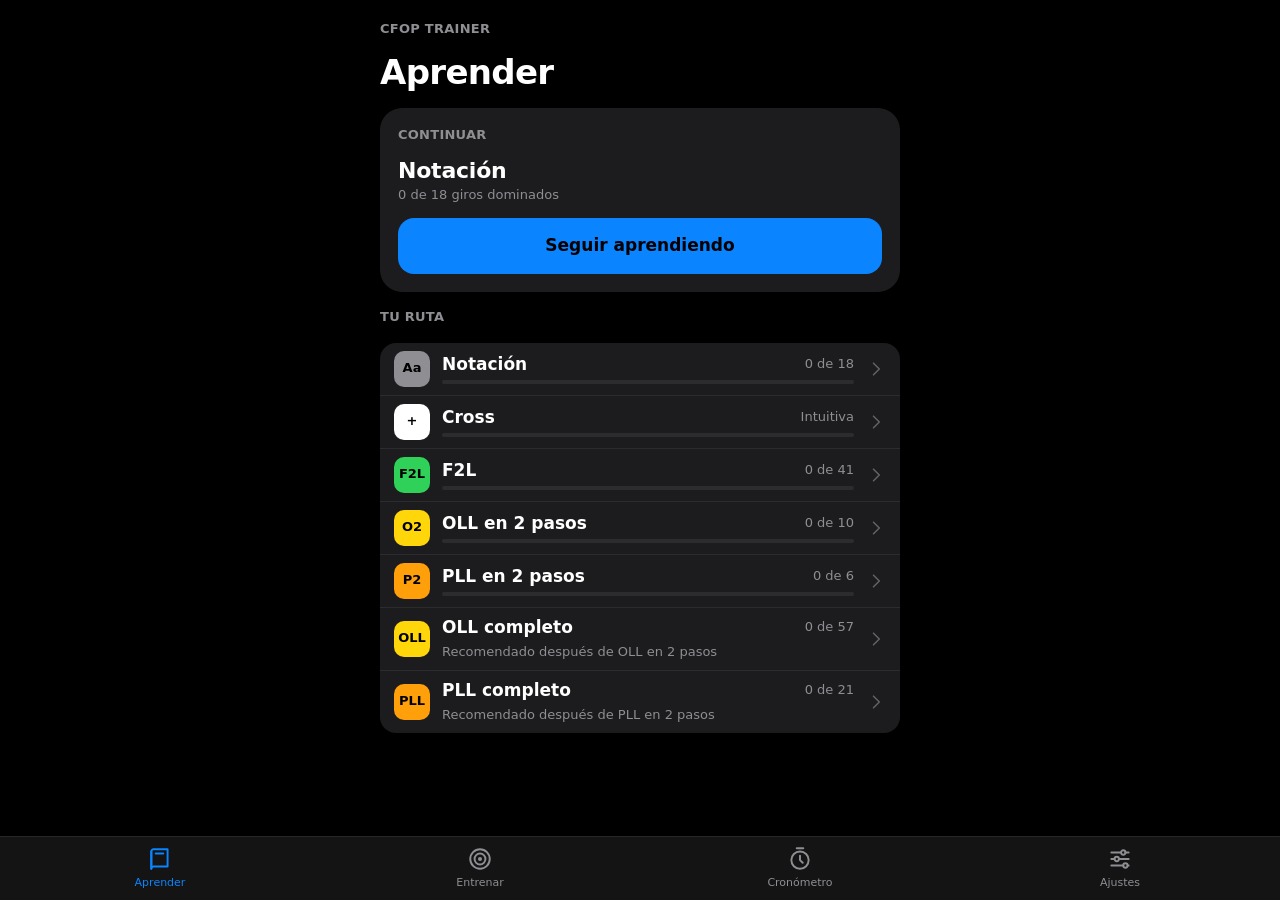
==== commit 6c92ce7f: "Etapas 2 a 4: entrenador de Cross, F2L, OLL y PLL (2 pasos y completos) con fichas y repetición espa" ====
--- a/index.html
+++ b/index.html
@@ -147,7 +147,24 @@
 .timer-zone.hold .timer-big{color:var(--red)}
 .timer-zone.ready .timer-big{color:var(--green)}
 
+/* casos */
+.thumbs{display:grid;grid-template-columns:repeat(3,minmax(0,1fr));gap:8px}
+.thumb{position:relative;background:var(--card);border:0;border-radius:16px;padding:8px 4px 6px;display:flex;flex-direction:column;align-items:center;gap:2px;color:var(--text);font-size:12px;min-height:44px}
+.card .thumb{background:var(--card2)}
+.thumb span{color:var(--muted);font-variant-numeric:tabular-nums;line-height:1.2;text-align:center}
+.thumb svg{max-width:100%;height:auto}
+.sdot{position:absolute;top:7px;right:7px;width:9px;height:9px;border-radius:999px}
+.sdot.static{position:static;display:inline-block}
+.toks{display:flex;flex-wrap:wrap;gap:4px;justify-content:center}
+.tok.auf{color:var(--muted);background:transparent;box-shadow:inset 0 0 0 1px var(--line2)}
+.tok.done{color:var(--dim);background:transparent}
+.tok.cur{background:var(--accent);color:#000}
+button.timer-full{border:0;width:100%;color:var(--text);font:inherit;cursor:pointer}
+.timer-full.insp .timer-big{color:var(--gold)}
+
 /* respuesta al tocar (estilo iOS) */
+.thumb{transition:transform .45s cubic-bezier(.34,1.56,.64,1),filter .3s ease}
+.thumb.pressed{transform:scale(.95);filter:brightness(.8);transition:transform .08s ease-out,filter .08s}
 .btn,.iconbtn,.chip,.tabbar button{transition:transform .45s cubic-bezier(.34,1.56,.64,1),filter .3s ease,opacity .3s ease,background-color .2s}
 .btn.pressed,.iconbtn.pressed,.chip.pressed{transform:scale(.96);filter:brightness(.78);transition:transform .08s ease-out,filter .08s ease-out}
 .btn.ghost.pressed,.btn.danger.pressed{transform:none;opacity:.45;filter:none}
@@ -399,19 +416,437 @@
 // Un movimiento está "dominado" con 3 aciertos seguidos
 function moveMastered(rec) { return !!rec && rec.streak >= 3; }
 
+
+// ---- Casos: estado inicial a partir del algoritmo (admite algoritmos que terminan con el cubo girado)
+const ROTATIONS = ['', 'y', 'y2', "y'", 'x', 'x y', 'x y2', "x y'", 'x2', 'x2 y', 'x2 y2', "x2 y'", "x'", "x' y", "x' y2", "x' y'", 'z', 'z y', 'z y2', "z y'", "z'", "z' y", "z' y2", "z' y'"];
+function faceOfNormal(n) { for (const f in FACE_NORMALS) if (FACE_NORMALS[f].join() === n.join()) return f; }
+function centersHome(st) { return st.every(s => (s.p[0] !== 0) + (s.p[1] !== 0) + (s.p[2] !== 0) !== 1 || faceOfNormal(s.n) === s.c); }
+const _caseCache = {};
+const UPOW = ['', 'U', 'U2', "U'"];
+function caseState(alg, k = 0) {
+  const key = alg + '#' + k;
+  if (_caseCache[key]) return _caseCache[key];
+  const inv = invertAlg(alg);
+  for (const r of ROTATIONS) {
+    const t = applyAlg(solved(), [UPOW[k], r, inv].filter(Boolean).join(' '));
+    if (centersHome(t)) return (_caseCache[key] = t);
+  }
+  return (_caseCache[key] = applyAlg(solved(), inv));
+}
+function displacedTop(st) {
+  const g = {}; for (const s of st) if (s.p[1] === 1) { const k = s.p.join(','); (g[k] = g[k] || []).push(s); }
+  let n = 0;
+  for (const k in g) { if (g[k].length === 1) continue; if (g[k].some(s => s.c !== faceOfNormal(s.n))) n++; }
+  return n;
+}
+// Para PLL se eligen los giros de U antes y después que dejan el diagrama más simple (como en las guías)
+const _setupCache = {};
+function caseSetup(c) {
+  if (_setupCache[c.id]) return _setupCache[c.id];
+  let best = { state: caseState(c.alg), pre: '', post: '', score: Infinity };
+  if (c.set === 'pll' || c.set === 'pll2') {
+    for (let k = 0; k < 4; k++) for (let j = 0; j < 4; j++) {
+      let st = caseState(c.alg, k);
+      if (j) st = applyAlg(st, UPOW[j]);
+      const score = displacedTop(st) * 10 + (j ? 1 : 0) + (k ? 1 : 0);
+      if (score < best.score) best = { state: st, pre: j ? invertAlg(UPOW[j]) : '', post: k ? invertAlg(UPOW[k]) : '', score };
+    }
+  }
+  best.full = [best.pre, c.alg, best.post].filter(Boolean).join(' ');
+  return (_setupCache[c.id] = best);
+}
+
+// Quita los giros de cubo (x, y, z) reescribiendo los movimientos siguientes; sirve para "preparar el caso"
+function stripRotations(alg) {
+  const I = [[1, 0, 0], [0, 1, 0], [0, 0, 1]];
+  let M = I.map(r => r.slice()); // columnas: dirección en el espacio de cada eje del que sostiene el cubo
+  const col = (A, j) => [A[0][j], A[1][j], A[2][j]];
+  const mul = (A, B) => A.map((r, i) => [0, 1, 2].map(j => r[0] * B[0][j] + r[1] * B[1][j] + r[2] * B[2][j]));
+  const rotMat = (ax, q) => { const c = [0, 1, 2].map(j => rotVec(col(I, j), ax, q)); return [0, 1, 2].map(i => [c[0][i], c[1][i], c[2][i]]); };
+  const out = [];
+  for (const m of parseAlg(alg)) {
+    const { ax, layers, q } = m.def;
+    if (layers.length === 3) { M = mul(M, rotMat(ax, -q * m.turns)); continue; }
+    const v = col(M, ax); const sax = v.findIndex(x => x !== 0), sg = v[sax];
+    const L2 = layers.map(l => l * sg).sort().join(',');
+    const qq = q * m.turns * sg;
+    const base = Object.keys(MOVE_DEFS).find(b => MOVE_DEFS[b].ax === sax && MOVE_DEFS[b].layers.slice().sort().join(',') === L2);
+    let t = ((qq / MOVE_DEFS[base].q) % 4 + 4) % 4;
+    out.push(base + (t === 1 ? '' : t === 2 ? '2' : "'"));
+  }
+  return out.join(' ');
+}
+function simplify(alg) {
+  const ms = parseAlg(alg); const out = [];
+  for (const m of ms) {
+    const last = out[out.length - 1];
+    if (last && last.base === m.base) {
+      const t = ((last.turns + m.turns) % 4 + 4) % 4;
+      out.pop(); if (t) out.push({ base: m.base, turns: t === 3 ? -1 : t, def: m.def });
+    } else out.push(m);
+  }
+  return out.map(moveToString).join(' ');
+}
+// Movimientos para dejar el caso desde un cubo armado (con un giro de U al azar)
+function practiceSetup(c, extraU = 0) {
+  const su = caseSetup(c);
+  const seq = stripRotations(invertAlg(su.full)) + (extraU ? ' ' + UPOW[extraU] : '');
+  const state = applyAlg(solved(), seq);
+  return { moves: simplify(seq), state, pre: extraU ? invertAlg(UPOW[extraU]) : '' };
+}
+
+// ---- Máscaras de color (qué stickers se muestran grises)
+const GRAY = '#48484A';
+function pieceColorMap(st) { const g = {}; for (const s of st) { const k = s.p.join(','); (g[k] = g[k] || []).push(s.c); } return g; }
+function maskColor(mode, s, pieceCols) {
+  const hasU = pieceCols.includes('U');
+  const isCorner = pieceCols.length === 3, isEdge = pieceCols.length === 2;
+  if (mode === 'f2l') {
+    const k = pieceCols.slice().sort().join('');
+    if (hasU && k !== 'DFR' && k !== 'FR') return GRAY;
+    return COLORS[s.c];
+  }
+  if (mode === 'oll' || mode === 'olledge') {
+    if (!hasU) return COLORS[s.c];
+    if (mode === 'olledge' && isCorner) return GRAY;
+    return s.c === 'U' ? COLORS.U : GRAY;
+  }
+  if (mode === 'pllcorner') {
+    if (hasU && isEdge) return s.c === 'U' ? COLORS.U : GRAY;
+    return COLORS[s.c];
+  }
+  if (mode === 'cross') {
+    // solo la cruz blanca y los centros
+    const k = pieceCols.slice().sort().join('');
+    if (pieceCols.length === 1) return COLORS[s.c];
+    if (isEdge && pieceCols.includes('D')) return COLORS[s.c];
+    return GRAY;
+  }
+  return COLORS[s.c];
+}
+function maskedColors(st, mode) {
+  const g = pieceColorMap(st);
+  return st.map(s => maskColor(mode, s, g[s.p.join(',')]));
+}
+const MASK_OF_SET = { f2l: 'f2l', oll: 'oll', oll2: 'oll', pll: null, pll2: null };
+function caseMask(c) { return c.mask || MASK_OF_SET[c.set] || null; }
+
+// ---- Diagramas SVG (texto), sin DOM
+function isoSVG(st, mode, size = 96) {
+  const cols = maskedColors(st, mode);
+  const c30 = Math.cos(Math.PI / 6);
+  const proj = (x, y, z) => [(x - z) * c30, (x + z) * 0.5 - y];
+  const polys = [];
+  st.forEach((s, i) => {
+    const n = s.n;
+    if (!((n[1] === 1) || (n[0] === 1) || (n[2] === 1))) return;
+    const ax = n.findIndex(v => v !== 0);
+    const center = s.p.slice(); center[ax] = 1.5;
+    const t = [0, 1, 2].filter(j => j !== ax);
+    const h = 0.43;
+    const pts = [[-h, -h], [h, -h], [h, h], [-h, h]].map(([a, b]) => { const q = center.slice(); q[t[0]] += a; q[t[1]] += b; return proj(q[0], q[1], q[2]); });
+    polys.push({ pts, col: cols[i], shade: n[1] === 1 ? 1 : n[2] === 1 ? 0.86 : 0.72 });
+  });
+  const minx = -1.5 * 2 * c30 - 0.25, maxx = 1.5 * 2 * c30 + 0.25, miny = -1.5 * 1 - 1.5 - 0.25, maxy = 1.5 + 1.5 + 0.25;
+  const sc = size / (maxx - minx), H = (maxy - miny) * sc;
+  const T = ([x, y]) => `${((x - minx) * sc).toFixed(1)},${((y - miny) * sc).toFixed(1)}`;
+  const body = [proj(-1.5, 1.5, -1.5), proj(1.5, 1.5, -1.5), proj(1.5, -1.5, -1.5), proj(1.5, -1.5, 1.5), proj(-1.5, -1.5, 1.5), proj(-1.5, 1.5, 1.5)];
+  let out = `<svg width="${size}" height="${H.toFixed(0)}" viewBox="0 0 ${size} ${H.toFixed(0)}" aria-hidden="true"><polygon points="${body.map(T).join(' ')}" fill="#0b0b0c"/>`;
+  for (const p of polys) out += `<polygon points="${p.pts.map(T).join(' ')}" fill="${p.col}" style="filter:brightness(${p.shade})" stroke="#0b0b0c" stroke-width="0.6" stroke-linejoin="round"/>`;
+  return out + '</svg>';
+}
+
+// Vista desde arriba (OLL/PLL): cara U + franjas laterales; PLL con flechas
+function topSVG(st, mode, size = 96, arrows = false) {
+  const cols = maskedColors(st, mode);
+  const cell = size / 4.2, pad = cell * 0.6, gap = cell * 0.08;
+  const X = x => pad + (x + 1) * cell, Y = z => pad + (z + 1) * cell;
+  let out = `<svg width="${size}" height="${size}" viewBox="0 0 ${size} ${size}" aria-hidden="true">`;
+  st.forEach((s, i) => {
+    if (s.p[1] !== 1) return;
+    const [nx, ny, nz] = s.n; const [x, , z] = s.p;
+    const col = cols[i];
+    if (ny === 1) out += `<rect x="${(X(x) + gap).toFixed(1)}" y="${(Y(z) + gap).toFixed(1)}" width="${(cell - 2 * gap).toFixed(1)}" height="${(cell - 2 * gap).toFixed(1)}" rx="${(cell * .14).toFixed(1)}" fill="${col}"/>`;
+    else {
+      const th = pad * 0.55;
+      let rx, ry, w, h;
+      if (nz === 1) { rx = X(x) + gap; ry = Y(1) + cell + gap; w = cell - 2 * gap; h = th; }
+      else if (nz === -1) { rx = X(x) + gap; ry = Y(-1) - gap - th; w = cell - 2 * gap; h = th; }
+      else if (nx === 1) { rx = X(1) + cell + gap; ry = Y(z) + gap; w = th; h = cell - 2 * gap; }
+      else { rx = X(-1) - gap - th; ry = Y(z) + gap; w = th; h = cell - 2 * gap; }
+      out += `<rect x="${rx.toFixed(1)}" y="${ry.toFixed(1)}" width="${w.toFixed(1)}" height="${h.toFixed(1)}" rx="${(th * .3).toFixed(1)}" fill="${col}"/>`;
+    }
+  });
+  if (arrows) out += pllArrows(st, mode, X, Y, cell);
+  return out + '</svg>';
+}
+function pllArrows(st, mode, X, Y, cell) {
+  // a dónde tiene que ir cada pieza de la capa de arriba
+  const g = {}; for (const s of st) if (s.p[1] === 1) { const k = s.p.join(','); (g[k] = g[k] || []).push(s); }
+  const S0 = solved(); const home = {};
+  for (const s of S0) if (s.p[1] === 1) { const k = s.p.join(','); (home[k] = home[k] || []).push(s.c); }
+  const homeOf = cs => { const key = cs.slice().sort().join(''); for (const k in home) if (home[k].slice().sort().join('') === key) return k; };
+  const moves = [];
+  for (const k in g) {
+    const cs = g[k].map(s => s.c); if (cs.length === 1) continue;
+    if (mode === 'pllcorner' && cs.length === 2) continue;
+    const h = homeOf(cs); if (h !== k) moves.push([k, h]);
+  }
+  const done = new Set(); let out = '';
+  const c = k => { const [x, , z] = k.split(',').map(Number); return [X(x) + cell / 2, Y(z) + cell / 2]; };
+  for (const [a, b] of moves) {
+    const id = a + '>' + b; if (done.has(id)) continue;
+    const both = moves.some(([p, q]) => p === b && q === a);
+    if (both) done.add(b + '>' + a);
+    done.add(id);
+    let [x1, y1] = c(a), [x2, y2] = c(b);
+    const dx = x2 - x1, dy = y2 - y1, len = Math.hypot(dx, dy), ux = dx / len, uy = dy / len, sh = cell * 0.22;
+    x1 += ux * sh; y1 += uy * sh; x2 -= ux * sh; y2 -= uy * sh;
+    const head = (x, y, vx, vy) => { const s = cell * 0.2; return `<polygon points="${(x).toFixed(1)},${(y).toFixed(1)} ${(x - vx * s - vy * s * .7).toFixed(1)},${(y - vy * s + vx * s * .7).toFixed(1)} ${(x - vx * s + vy * s * .7).toFixed(1)},${(y - vy * s - vx * s * .7).toFixed(1)}" fill="#000"/>`; };
+    out += `<line x1="${x1.toFixed(1)}" y1="${y1.toFixed(1)}" x2="${x2.toFixed(1)}" y2="${y2.toFixed(1)}" stroke="#000" stroke-width="${(cell * .09).toFixed(1)}" stroke-linecap="round"/>` + head(x2, y2, ux, uy) + (both ? head(x1, y1, -ux, -uy) : '');
+  }
+  return out;
+}
+function caseSVG(c, size = 96) {
+  const st = caseSetup(c).state;
+  if (c.set === 'f2l') return isoSVG(st, 'f2l', size);
+  const isPll = c.set === 'pll' || c.set === 'pll2';
+  return topSVG(st, caseMask(c), size, isPll);
+}
+
+// ---- Cruz: tabla de distancias (BFS sobre las 4 aristas blancas)
+const CROSS = (() => {
+  // 24 "lugares" = 12 aristas x 2 stickers; cada arista blanca se describe por dónde está su sticker blanco
+  const S0 = solved();
+  const edgeStk = S0.filter(s => (s.p[0] !== 0) + (s.p[1] !== 0) + (s.p[2] !== 0) === 2);
+  const keyOf = s => s.p.join(',') + '|' + s.n.join(',');
+  const slots = edgeStk.map(keyOf); const slotIdx = {}; slots.forEach((k, i) => slotIdx[k] = i);
+  const faceMoves = []; for (const f of 'UDRLFB') for (const suf of ['', "'", '2']) faceMoves.push(f + suf);
+  const table = faceMoves.map(m => {
+    const pm = parseMove(m), { ax, layers, q } = pm.def, qq = q * pm.turns;
+    return edgeStk.map(s => layers.includes(s.p[ax]) ? slotIdx[rotVec(s.p, ax, qq).join(',') + '|' + rotVec(s.n, ax, qq).join(',')] : slotIdx[keyOf(s)]);
+  });
+  const partners = ['F', 'R', 'B', 'L'];
+  function stateOf(st) {
+    const byPos = {}; for (const s of st) { const k = s.p.join(','); (byPos[k] = byPos[k] || []).push(s); }
+    return partners.map(c => {
+      for (const k in byPos) { const g = byPos[k]; if (g.length === 2 && g.some(s => s.c === 'D') && g.some(s => s.c === c)) return slotIdx[keyOf(g.find(s => s.c === 'D'))]; }
+    });
+  }
+  const enc = a => ((a[0] * 24 + a[1]) * 24 + a[2]) * 24 + a[3];
+  let dist = null;
+  function build() {
+    if (dist) return dist;
+    dist = new Int8Array(331776).fill(-1);
+    const start = stateOf(S0); dist[enc(start)] = 0;
+    let frontier = [start];
+    for (let d = 0; frontier.length; d++) {
+      const nf = [];
+      for (const s of frontier) for (const t of table) {
+        const n = [t[s[0]], t[s[1]], t[s[2]], t[s[3]]], e = enc(n);
+        if (dist[e] < 0) { dist[e] = d + 1; nf.push(n); }
+      }
+      frontier = nf;
+    }
+    return dist;
+  }
+  function solutions(st, limit = 3) {
+    const D = build(); const s0 = stateOf(st); const res = [];
+    const path = [];
+    (function rec(s, last) {
+      if (res.length >= limit) return;
+      const d = D[enc(s)];
+      if (d === 0) { res.push(path.join(' ')); return; }
+      for (let i = 0; i < table.length; i++) {
+        const m = faceMoves[i]; if (last && last[0] === m[0]) continue;
+        const t = table[i], n = [t[s[0]], t[s[1]], t[s[2]], t[s[3]]];
+        if (D[enc(n)] === d - 1) { path.push(m); rec(n, m); path.pop(); if (res.length >= limit) return; }
+      }
+    })(s0, null);
+    return res;
+  }
+  function optimal(st) { return build()[enc(stateOf(st))]; }
+  return { build, solutions, optimal };
+})();
+function crossScramble(level, rnd = Math.random) {
+  const ok = { facil: d => d <= 4, normal: d => d === 5 || d === 6, dificil: d => d >= 7 }[level] || (() => true);
+  for (let i = 0; i < 400; i++) {
+    const scr = scramble(20, rnd); const st = applyAlg(solved(), scr); const d = CROSS.optimal(st);
+    if (ok(d)) return { scr, st, opt: d };
+  }
+  const scr = scramble(20, rnd); const st = applyAlg(solved(), scr); return { scr, st, opt: CROSS.optimal(st) };
+}
+
+// ---- Repetición espaciada (cajas de Leitner)
+const DAY = 86400000;
+const BOX_DAYS = [0, 1, 2, 4, 7, 14, 30];
+function srUpdate(rec, ok, now = Date.now()) {
+  rec = Object.assign({ st: 'aprendiendo', box: 0, due: 0, n: 0, ok: 0 }, rec || {});
+  rec.n++;
+  if (ok) { rec.ok++; rec.box = Math.min(BOX_DAYS.length - 1, rec.box + 1); }
+  else rec.box = Math.max(0, rec.box - 2);
+  rec.due = now + BOX_DAYS[rec.box] * DAY - (ok ? 0 : 0);
+  if (rec.st === 'por aprender') rec.st = 'aprendiendo';
+  if (ok && rec.box >= 4) rec.st = 'dominado';
+  if (!ok && rec.st === 'dominado') rec.st = 'aprendiendo';
+  return rec;
+}
+function isDue(rec, now = Date.now()) { return !!rec && rec.st !== 'por aprender' && (rec.due || 0) <= now; }
+
 const Logic = {
   COLORS, FACE_NORMALS, MOVE_DEFS, rotVec, solved, parseMove, parseAlg, moveToString, applyMove, applyAlg,
   invertAlg, sameState, isSolved, scramble, effTime, fmtTime, fmtSolve, avgOf, bestOf, bestAvg,
   FACE_MOVES, NOTATION_GROUPS, MOVE_INFO, suffixText, allVariants, quizOptions, moveMastered,
+  caseState, caseSetup, stripRotations, simplify, practiceSetup, centersHome, maskedColors, caseMask, isoSVG, topSVG, caseSVG, CROSS, crossScramble, srUpdate, isDue, BOX_DAYS, GRAY,
 };
 if (typeof module !== 'undefined') module.exports = Logic;
+
+// Casos verificados con el simulador (tools/verify.js). Generado por tools/gen_cases.js (node tools/gen_cases.js)
+const CASES = [{"id":"f2l-1","set":"f2l","group":"Arriba, con el blanco al costado","name":"Caso 1","alg":"F' U' F"},
+{"id":"f2l-2","set":"f2l","group":"Arriba, con el blanco al costado","name":"Caso 2","alg":"R U R'"},
+{"id":"f2l-3","set":"f2l","group":"Arriba, con el blanco al costado","name":"Caso 3","alg":"U R U' R'"},
+{"id":"f2l-4","set":"f2l","group":"Arriba, con el blanco al costado","name":"Caso 4","alg":"U' F' U F"},
+{"id":"f2l-5","set":"f2l","group":"Arriba, con el blanco al costado","name":"Caso 5","alg":"R U' R' U2 F' U' F"},
+{"id":"f2l-6","set":"f2l","group":"Arriba, con el blanco al costado","name":"Caso 6","alg":"U' R U R' U2 R U' R'"},
+{"id":"f2l-7","set":"f2l","group":"Arriba, con el blanco al costado","name":"Caso 7","alg":"U F' U' F U2 F' U F"},
+{"id":"f2l-8","set":"f2l","group":"Arriba, con el blanco al costado","name":"Caso 8","alg":"U' R U2 R' U2 R U' R'"},
+{"id":"f2l-9","set":"f2l","group":"Arriba, con el blanco al costado","name":"Caso 9","alg":"U F' U2 F U2 F' U F"},
+{"id":"f2l-10","set":"f2l","group":"Arriba, con el blanco al costado","name":"Caso 10","alg":"U' R U' R' U F' U' F"},
+{"id":"f2l-11","set":"f2l","group":"Arriba, con el blanco al costado","name":"Caso 11","alg":"U' R U R' U R U R'"},
+{"id":"f2l-12","set":"f2l","group":"Arriba, con el blanco al costado","name":"Caso 12","alg":"U' R U2 R' U F' U' F"},
+{"id":"f2l-13","set":"f2l","group":"Arriba, con el blanco al costado","name":"Caso 13","alg":"U F' U F U' F' U' F"},
+{"id":"f2l-14","set":"f2l","group":"Arriba, con el blanco al costado","name":"Caso 14","alg":"U' R U' R' U R U R'"},
+{"id":"f2l-15","set":"f2l","group":"Arriba, con el blanco al costado","name":"Caso 15","alg":"R U' R' U R U' R' U2 R U' R'"},
+{"id":"f2l-16","set":"f2l","group":"Arriba, con el blanco al costado","name":"Caso 16","alg":"R' D' R U' R' D R U R U' R'"},
+{"id":"f2l-17","set":"f2l","group":"Arriba, con el blanco hacia arriba","name":"Caso 17","alg":"R U2 R' U' R U R'"},
+{"id":"f2l-18","set":"f2l","group":"Arriba, con el blanco hacia arriba","name":"Caso 18","alg":"F' U2 F U F' U' F"},
+{"id":"f2l-19","set":"f2l","group":"Arriba, con el blanco hacia arriba","name":"Caso 19","alg":"U R U2 R' U R U' R'"},
+{"id":"f2l-20","set":"f2l","group":"Arriba, con el blanco hacia arriba","name":"Caso 20","alg":"U' F' U2 F U' F' U F"},
+{"id":"f2l-21","set":"f2l","group":"Arriba, con el blanco hacia arriba","name":"Caso 21","alg":"U2 R U R' U R U' R'"},
+{"id":"f2l-22","set":"f2l","group":"Arriba, con el blanco hacia arriba","name":"Caso 22","alg":"U2 F' U' F U' F' U F"},
+{"id":"f2l-23","set":"f2l","group":"Arriba, con el blanco hacia arriba","name":"Caso 23","alg":"U R U' R' U' R U' R' U R U' R'"},
+{"id":"f2l-24","set":"f2l","group":"Arriba, con el blanco hacia arriba","name":"Caso 24","alg":"U' F' U F U F' U F U' F' U F"},
+{"id":"f2l-25","set":"f2l","group":"Esquina arriba, arista en su lugar","name":"Caso 25","alg":"R U' R' F' U2 F"},
+{"id":"f2l-26","set":"f2l","group":"Esquina arriba, arista en su lugar","name":"Caso 26","alg":"U' R U' R' U2 R U' R'"},
+{"id":"f2l-27","set":"f2l","group":"Esquina arriba, arista en su lugar","name":"Caso 27","alg":"U R U R' U2 R U R'"},
+{"id":"f2l-28","set":"f2l","group":"Esquina arriba, arista en su lugar","name":"Caso 28","alg":"U2 R U' R' U' F' U' F"},
+{"id":"f2l-29","set":"f2l","group":"Esquina arriba, arista en su lugar","name":"Caso 29","alg":"U F' U' F U' R U R'"},
+{"id":"f2l-30","set":"f2l","group":"Esquina arriba, arista en su lugar","name":"Caso 30","alg":"R U R' U' R U R' U' R U R'"},
+{"id":"f2l-31","set":"f2l","group":"Esquina abajo, arista arriba","name":"Caso 31","alg":"R U' R' F' U' F"},
+{"id":"f2l-32","set":"f2l","group":"Esquina abajo, arista arriba","name":"Caso 32","alg":"R U' R' U R U' R'"},
+{"id":"f2l-33","set":"f2l","group":"Esquina abajo, arista arriba","name":"Caso 33","alg":"F' U F U' F' U F"},
+{"id":"f2l-34","set":"f2l","group":"Esquina abajo, arista arriba","name":"Caso 34","alg":"R U R' U' R U R'"},
+{"id":"f2l-35","set":"f2l","group":"Esquina abajo, arista arriba","name":"Caso 35","alg":"U' R' F R F' R U R'"},
+{"id":"f2l-36","set":"f2l","group":"Esquina abajo, arista arriba","name":"Caso 36","alg":"U R U' R' F R' F' R"},
+{"id":"f2l-37","set":"f2l","group":"Las dos en su lugar","name":"Caso 37","alg":"R F U R U' R' F' U' R'"},
+{"id":"f2l-38","set":"f2l","group":"Las dos en su lugar","name":"Caso 38","alg":"R U F R U R' U' F' R'"},
+{"id":"f2l-39","set":"f2l","group":"Las dos en su lugar","name":"Caso 39","alg":"R U' R' U' R U R' U2 R U' R'"},
+{"id":"f2l-40","set":"f2l","group":"Las dos en su lugar","name":"Caso 40","alg":"R U' R' U R U2 R' U R U' R'"},
+{"id":"f2l-41","set":"f2l","group":"Las dos en su lugar","name":"Caso 41","alg":"R' F R F' R U' R' U R U' R' U2 R U' R'"},
+{"id":"oll-1","set":"oll","group":"Punto","name":"OLL 1","alg":"R U2 R2 F R F' U2 R' F R F'"},
+{"id":"oll-2","set":"oll","group":"Punto","name":"OLL 2","alg":"F R U R' U' F' f R U R' U' f'"},
+{"id":"oll-3","set":"oll","group":"Punto","name":"OLL 3","alg":"f R U R' U' f' U' F R U R' U' F'"},
+{"id":"oll-4","set":"oll","group":"Punto","name":"OLL 4","alg":"f R U R' U' f' U F R U R' U' F'"},
+{"id":"oll-17","set":"oll","group":"Punto","name":"OLL 17","alg":"R U R' U R' F R F' U2 R' F R F'"},
+{"id":"oll-18","set":"oll","group":"Punto","name":"OLL 18","alg":"r U R' U R U2 r2 U' R U' R' U2 r"},
+{"id":"oll-19","set":"oll","group":"Punto","name":"OLL 19","alg":"r' R U R U R' U' M' R' F R F'"},
+{"id":"oll-20","set":"oll","group":"Punto","name":"OLL 20","alg":"r U R' U' M2 U R U' R' U' M'"},
+{"id":"oll-21","set":"oll","group":"Cruz (OCLL)","name":"OLL 21 · H","alg":"R U2 R' U' R U R' U' R U' R'"},
+{"id":"oll-22","set":"oll","group":"Cruz (OCLL)","name":"OLL 22 · Pi","alg":"R U2 R2 U' R2 U' R2 U2 R"},
+{"id":"oll-23","set":"oll","group":"Cruz (OCLL)","name":"OLL 23 · Faros","alg":"R2 D' R U2 R' D R U2 R"},
+{"id":"oll-24","set":"oll","group":"Cruz (OCLL)","name":"OLL 24 · T","alg":"r U R' U' r' F R F'"},
+{"id":"oll-25","set":"oll","group":"Cruz (OCLL)","name":"OLL 25 · Corbatín","alg":"F' r U R' U' r' F R"},
+{"id":"oll-26","set":"oll","group":"Cruz (OCLL)","name":"OLL 26 · Antisune","alg":"R U2 R' U' R U' R'"},
+{"id":"oll-27","set":"oll","group":"Cruz (OCLL)","name":"OLL 27 · Sune","alg":"R U R' U R U2 R'"},
+{"id":"oll-28","set":"oll","group":"Esquinas listas","name":"OLL 28","alg":"r U R' U' r' R U R U' R'"},
+{"id":"oll-57","set":"oll","group":"Esquinas listas","name":"OLL 57","alg":"R U R' U' M' U R U' r'"},
+{"id":"oll-51","set":"oll","group":"Línea","name":"OLL 51","alg":"F U R U' R' U R U' R' F'"},
+{"id":"oll-52","set":"oll","group":"Línea","name":"OLL 52","alg":"R U R' U R U' B U' B' R'"},
+{"id":"oll-55","set":"oll","group":"Línea","name":"OLL 55","alg":"R' F R U R U' R2 F' R2 U' R' U R U R'"},
+{"id":"oll-56","set":"oll","group":"Línea","name":"OLL 56","alg":"r' U' r U' R' U R U' R' U R r' U r"},
+{"id":"oll-31","set":"oll","group":"Forma de P","name":"OLL 31","alg":"R' U' F U R U' R' F' R"},
+{"id":"oll-32","set":"oll","group":"Forma de P","name":"OLL 32","alg":"L U F' U' L' U L F L'"},
+{"id":"oll-43","set":"oll","group":"Forma de P","name":"OLL 43","alg":"F' U' L' U L F"},
+{"id":"oll-44","set":"oll","group":"Forma de P","name":"OLL 44","alg":"F U R U' R' F'"},
+{"id":"oll-33","set":"oll","group":"Forma de T","name":"OLL 33","alg":"R U R' U' R' F R F'"},
+{"id":"oll-45","set":"oll","group":"Forma de T","name":"OLL 45","alg":"F R U R' U' F'"},
+{"id":"oll-34","set":"oll","group":"Forma de C","name":"OLL 34","alg":"R U R2 U' R' F R U R U' F'"},
+{"id":"oll-46","set":"oll","group":"Forma de C","name":"OLL 46","alg":"R' U' R' F R F' U R"},
+{"id":"oll-36","set":"oll","group":"Forma de W","name":"OLL 36","alg":"L' U' L U' L' U L U L F' L' F"},
+{"id":"oll-38","set":"oll","group":"Forma de W","name":"OLL 38","alg":"R U R' U R U' R' U' R' F R F'"},
+{"id":"oll-39","set":"oll","group":"Forma de Z","name":"OLL 39","alg":"L F' L' U' L U F U' L'"},
+{"id":"oll-40","set":"oll","group":"Forma de Z","name":"OLL 40","alg":"R' F R U R' U' F' U R"},
+{"id":"oll-9","set":"oll","group":"Pez","name":"OLL 9","alg":"R U R' U' R' F R2 U R' U' F'"},
+{"id":"oll-10","set":"oll","group":"Pez","name":"OLL 10","alg":"R U R' U R' F R F' R U2 R'"},
+{"id":"oll-35","set":"oll","group":"Pez","name":"OLL 35","alg":"R U2 R2 F R F' R U2 R'"},
+{"id":"oll-37","set":"oll","group":"Pez","name":"OLL 37","alg":"F R' F' R U R U' R'"},
+{"id":"oll-5","set":"oll","group":"Cuadrado","name":"OLL 5","alg":"r' U2 R U R' U r"},
+{"id":"oll-6","set":"oll","group":"Cuadrado","name":"OLL 6","alg":"r U2 R' U' R U' r'"},
+{"id":"oll-7","set":"oll","group":"Rayo","name":"OLL 7","alg":"r U R' U R U2 r'"},
+{"id":"oll-8","set":"oll","group":"Rayo","name":"OLL 8","alg":"l' U' L U' L' U2 l"},
+{"id":"oll-11","set":"oll","group":"Rayo","name":"OLL 11","alg":"r U R' U R' F R F' R U2 r'"},
+{"id":"oll-12","set":"oll","group":"Rayo","name":"OLL 12","alg":"M' R' U' R U' R' U2 R U' R r'"},
+{"id":"oll-13","set":"oll","group":"Caballo","name":"OLL 13","alg":"F U R U' R2 F' R U R U' R'"},
+{"id":"oll-14","set":"oll","group":"Caballo","name":"OLL 14","alg":"R' F R U R' F' R F U' F'"},
+{"id":"oll-15","set":"oll","group":"Caballo","name":"OLL 15","alg":"l' U' l L' U' L U l' U l"},
+{"id":"oll-16","set":"oll","group":"Caballo","name":"OLL 16","alg":"r U r' R U R' U' r U' r'"},
+{"id":"oll-29","set":"oll","group":"Incómodos","name":"OLL 29","alg":"R U R' U' R U' R' F' U' F R U R'"},
+{"id":"oll-30","set":"oll","group":"Incómodos","name":"OLL 30","alg":"F R' F R2 U' R' U' R U R' F2"},
+{"id":"oll-41","set":"oll","group":"Incómodos","name":"OLL 41","alg":"R U R' U R U2 R' F R U R' U' F'"},
+{"id":"oll-42","set":"oll","group":"Incómodos","name":"OLL 42","alg":"R' U' R U' R' U2 R F R U R' U' F'"},
+{"id":"oll-47","set":"oll","group":"Forma de L","name":"OLL 47","alg":"R' U' R' F R F' R' F R F' U R"},
+{"id":"oll-48","set":"oll","group":"Forma de L","name":"OLL 48","alg":"F R U R' U' R U R' U' F'"},
+{"id":"oll-49","set":"oll","group":"Forma de L","name":"OLL 49","alg":"r U' r2 U r2 U r2 U' r"},
+{"id":"oll-50","set":"oll","group":"Forma de L","name":"OLL 50","alg":"r' U r2 U' r2 U' r2 U r'"},
+{"id":"oll-53","set":"oll","group":"Forma de L","name":"OLL 53","alg":"l' U2 L U L' U' L U L' U l"},
+{"id":"oll-54","set":"oll","group":"Forma de L","name":"OLL 54","alg":"r U2 R' U' R U R' U' R U' r'"},
+{"id":"oll2-punto","set":"oll2","group":"Paso 1 · cruz amarilla (aristas)","name":"Punto","alg":"F R U R' U' F' f R U R' U' f'","mask":"olledge"},
+{"id":"oll2-linea","set":"oll2","group":"Paso 1 · cruz amarilla (aristas)","name":"Línea","alg":"F R U R' U' F'","mask":"olledge"},
+{"id":"oll2-l","set":"oll2","group":"Paso 1 · cruz amarilla (aristas)","name":"L","alg":"f R U R' U' f'","mask":"olledge"},
+{"id":"oll2-27","set":"oll2","group":"Paso 2 · esquinas","name":"Sune","alg":"R U R' U R U2 R'"},
+{"id":"oll2-26","set":"oll2","group":"Paso 2 · esquinas","name":"Antisune","alg":"R U2 R' U' R U' R'"},
+{"id":"oll2-21","set":"oll2","group":"Paso 2 · esquinas","name":"H","alg":"R U2 R' U' R U R' U' R U' R'"},
+{"id":"oll2-22","set":"oll2","group":"Paso 2 · esquinas","name":"Pi","alg":"R U2 R2 U' R2 U' R2 U2 R"},
+{"id":"oll2-23","set":"oll2","group":"Paso 2 · esquinas","name":"Faros","alg":"R2 D' R U2 R' D R U2 R"},
+{"id":"oll2-24","set":"oll2","group":"Paso 2 · esquinas","name":"T","alg":"r U R' U' r' F R F'"},
+{"id":"oll2-25","set":"oll2","group":"Paso 2 · esquinas","name":"Corbatín","alg":"F' r U R' U' r' F R"},
+{"id":"pll-Aa","set":"pll","group":"Solo esquinas","name":"Aa perm","alg":"x R' U R' D2 R U' R' D2 R2 x'"},
+{"id":"pll-Ab","set":"pll","group":"Solo esquinas","name":"Ab perm","alg":"x R2 D2 R U R' D2 R U' R x'"},
+{"id":"pll-E","set":"pll","group":"Solo esquinas","name":"E perm","alg":"x' R U' R' D R U R' D' R U R' D R U' R' D' x"},
+{"id":"pll-Ua","set":"pll","group":"Solo aristas","name":"Ua perm","alg":"M2 U M U2 M' U M2"},
+{"id":"pll-Ub","set":"pll","group":"Solo aristas","name":"Ub perm","alg":"M2 U' M U2 M' U' M2"},
+{"id":"pll-H","set":"pll","group":"Solo aristas","name":"H perm","alg":"M2 U M2 U2 M2 U M2"},
+{"id":"pll-Z","set":"pll","group":"Solo aristas","name":"Z perm","alg":"M' U M2 U M2 U M' U2 M2"},
+{"id":"pll-T","set":"pll","group":"Esquinas vecinas","name":"T perm","alg":"R U R' U' R' F R2 U' R' U' R U R' F'"},
+{"id":"pll-F","set":"pll","group":"Esquinas vecinas","name":"F perm","alg":"R' U' F' R U R' U' R' F R2 U' R' U' R U R' U R"},
+{"id":"pll-Ja","set":"pll","group":"Esquinas vecinas","name":"Ja perm","alg":"x R2 F R F' R U2 r' U r U2 x'"},
+{"id":"pll-Jb","set":"pll","group":"Esquinas vecinas","name":"Jb perm","alg":"R U R' F' R U R' U' R' F R2 U' R'"},
+{"id":"pll-Ra","set":"pll","group":"Esquinas vecinas","name":"Ra perm","alg":"R U' R' U' R U R D R' U' R D' R' U2 R'"},
+{"id":"pll-Rb","set":"pll","group":"Esquinas vecinas","name":"Rb perm","alg":"R2 F R U R U' R' F' R U2 R' U2 R"},
+{"id":"pll-V","set":"pll","group":"Esquinas en diagonal","name":"V perm","alg":"R U' R U R' D R D' R U' D R2 U R2 D' R2","alt":"R' U R' U' y R' F' R2 U' R' U R' F R F"},
+{"id":"pll-Y","set":"pll","group":"Esquinas en diagonal","name":"Y perm","alg":"F R U' R' U' R U R' F' R U R' U' R' F R F'"},
+{"id":"pll-Na","set":"pll","group":"Esquinas en diagonal","name":"Na perm","alg":"R U R' U R U R' F' R U R' U' R' F R2 U' R' U2 R U' R'"},
+{"id":"pll-Nb","set":"pll","group":"Esquinas en diagonal","name":"Nb perm","alg":"R' U R U' R' F' U' F R U R' F R' F' R U' R"},
+{"id":"pll-Ga","set":"pll","group":"Perms G","name":"Ga perm","alg":"R2 U R' U R' U' R U' R2 U' D R' U R D'"},
+{"id":"pll-Gb","set":"pll","group":"Perms G","name":"Gb perm","alg":"R' U' R U D' R2 U R' U R U' R U' R2 D"},
+{"id":"pll-Gc","set":"pll","group":"Perms G","name":"Gc perm","alg":"R2 U' R U' R U R' U R2 U D' R U' R' D"},
+{"id":"pll-Gd","set":"pll","group":"Perms G","name":"Gd perm","alg":"R U R' U' D R2 U' R U' R' U R' U R2 D'"},
+{"id":"pll2-faros","set":"pll2","group":"Paso 1 · esquinas","name":"Faros (T perm)","alg":"R U R' U' R' F R2 U' R' U' R U R' F'","mask":"pllcorner"},
+{"id":"pll2-diagonal","set":"pll2","group":"Paso 1 · esquinas","name":"Diagonal (Y perm)","alg":"F R U' R' U' R U R' F' R U R' U' R' F R F'","mask":"pllcorner"},
+{"id":"pll2-Ua","set":"pll2","group":"Paso 2 · aristas","name":"Ua perm","alg":"M2 U M U2 M' U M2"},
+{"id":"pll2-Ub","set":"pll2","group":"Paso 2 · aristas","name":"Ub perm","alg":"M2 U' M U2 M' U' M2"},
+{"id":"pll2-H","set":"pll2","group":"Paso 2 · aristas","name":"H perm","alg":"M2 U M2 U2 M2 U M2"},
+{"id":"pll2-Z","set":"pll2","group":"Paso 2 · aristas","name":"Z perm","alg":"M' U M2 U M2 U M' U2 M2"}];
+if (typeof module !== "undefined") module.exports = CASES;
 
 // Cubo 3D con CSS (26 piezas). Se gira arrastrando con el dedo y anima movimientos.
 class Cube3D {
   constructor(opts = {}) {
     this.S = opts.size || 52;
-    this.rx = -28; this.ry = -36;
+    this.rx0 = -28; this.ry0 = -36;
+    this.rx = this.rx0; this.ry = this.ry0;
     this.speed = 1;
+    this.mask = null;
     this.state = Logic.solved();
     this.token = 0;
     this.el = document.createElement('div');
@@ -452,15 +887,30 @@
   }
 
   applyView() { this.scene.style.transform = `rotateX(${this.rx}deg) rotateY(${this.ry}deg)`; }
-  resetView() { this.rx = -28; this.ry = -36; this.applyView(); }
+  resetView(smooth = false) {
+    if (smooth) {
+      // primero se normaliza el giro (sin animar) para volver por el camino más corto
+      this.scene.style.transition = 'none';
+      this.ry = ((this.ry - this.ry0) % 360 + 540) % 360 - 180 + this.ry0;
+      this.applyView();
+      void this.scene.offsetWidth;
+      this.scene.style.transition = 'transform .45s cubic-bezier(.2,.9,.25,1)';
+      clearTimeout(this._tv);
+      this._tv = setTimeout(() => { this.scene.style.transition = ''; }, 500);
+    }
+    this.rx = this.rx0; this.ry = this.ry0; this.applyView();
+  }
+  // vista base: desde arriba (normal) o desde abajo (para ver la cruz blanca)
+  setBaseView(rx, ry, smooth = false) { this.rx0 = rx; this.ry0 = ry; this.resetView(smooth); }
 
   bindDrag() {
     let sx = 0, sy = 0, rx0 = 0, ry0 = 0, id = null, lastTap = 0;
     this.el.addEventListener('pointerdown', e => {
+      this.scene.style.transition = '';
       id = e.pointerId; sx = e.clientX; sy = e.clientY; rx0 = this.rx; ry0 = this.ry;
       try { this.el.setPointerCapture(id); } catch (_) {}
       const now = Date.now();
-      if (now - lastTap < 300) this.resetView();
+      if (now - lastTap < 300) this.resetView(true);
       lastTap = now;
     });
     this.el.addEventListener('pointermove', e => {
@@ -476,14 +926,15 @@
 
   paint() {
     for (const k in this.cubies) for (const n in this.cubies[k].faces) this.cubies[k].faces[n].style.background = 'transparent';
-    for (const s of this.state) {
+    const cols = this.mask ? Logic.maskedColors(this.state, this.mask) : null;
+    this.state.forEach((s, i) => {
       const c = this.cubies[s.p.join(',')];
-      if (c) c.faces[s.n.join(',')].style.background = Logic.COLORS[s.c];
-    }
-  }
-
-  setState(st) { this.token++; this.state = st; this.resetTransforms(); this.paint(); }
-  reset() { this.setState(Logic.solved()); }
+      if (c) c.faces[s.n.join(',')].style.background = cols ? cols[i] : Logic.COLORS[s.c];
+    });
+  }
+
+  setState(st, mask) { this.token++; if (mask !== undefined) this.mask = mask; this.state = st; this.resetTransforms(); this.paint(); }
+  reset() { this.setState(Logic.solved(), null); }
   stop() { this.token++; this.resetTransforms(); }
 
   resetTransforms() { for (const k in this.cubies) this.cubies[k].el.style.transform = this.cubies[k].base; }
@@ -544,14 +995,400 @@
   }
 }
 
+// CFOP Trainer — Cross, casos (F2L, OLL, PLL), fichas y entrenadores
+const SETS = {
+  f2l: { title: 'F2L', badge: 'F2L', col: '#30D158', intro: 'Junta una esquina blanca con su arista arriba y mételas juntas en su ranura. Todos los casos se muestran con la ranura de adelante a la derecha (verde con naranjo). Lo gris no importa.' },
+  oll2: { title: 'OLL en 2 pasos', badge: 'O2', col: '#FFD60A', intro: 'Primero haces la cruz amarilla (punto, L o línea) y después orientas las esquinas (7 casos). Solo importa dónde está el amarillo.' },
+  pll2: { title: 'PLL en 2 pasos', badge: 'P2', col: '#FF9F0A', intro: 'Primero ubicas las esquinas (faros o diagonal) y después las aristas (4 casos). Las flechas muestran a dónde va cada pieza.' },
+  oll: { title: 'OLL completo', badge: 'OLL', col: '#FFD60A', intro: 'Los 57 casos para orientar la última capa en un solo paso. Apréndelos de a poco; los 7 de la cruz ya los conoces del método en 2 pasos.' },
+  pll: { title: 'PLL completo', badge: 'PLL', col: '#FF9F0A', intro: 'Los 21 casos para terminar el cubo en un solo paso. Seis ya los conoces del método en 2 pasos.' },
+};
+const SET_ORDER = ['f2l', 'oll2', 'pll2', 'oll', 'pll'];
+const F2L_TIPS = {
+  'Arriba, con el blanco al costado': 'La esquina y la arista están arriba y el blanco de la esquina mira hacia un costado. Júntalas en un bloque y mételas juntas.',
+  'Arriba, con el blanco hacia arriba': 'Con el blanco hacia arriba no se pueden meter directo: primero hay que separarlas o girar la esquina.',
+  'Esquina arriba, arista en su lugar': 'La arista ya está en la ranura (bien o volteada). Sácala junto con la esquina o aprovéchala para emparejarlas.',
+  'Esquina abajo, arista arriba': 'La esquina está en su ranura (bien o girada). Sácala junto con la arista o lleva la arista a su lado.',
+  'Las dos en su lugar': 'Las dos piezas están en la ranura pero mal puestas. Hay que sacarlas y volver a meterlas bien.',
+};
+const PLL_TIPS = {
+  Aa: 'Solo se mueven 3 esquinas; las aristas ya están bien. Busca los faros en un costado.',
+  Ab: 'El espejo de Aa: solo se mueven 3 esquinas, en el otro sentido.',
+  E: 'Solo esquinas, sin faros en ningún costado.',
+  Ua: 'Solo se mueven 3 aristas. Hay una barra completa en un costado.',
+  Ub: 'El espejo de Ua: 3 aristas en el otro sentido, con una barra completa en un costado.',
+  H: 'Se intercambian las aristas opuestas: cada costado tiene el centro del color contrario.',
+  Z: 'Se intercambian aristas vecinas de a pares.',
+  T: 'Faros a un lado y bloques de 2 adelante y atrás.',
+  F: 'Una barra completa de 3 en un costado y faros en el lado contrario.',
+  Ja: 'Un bloque grande de 2×3 a un lado; se cambian una esquina y una arista vecinas.',
+  Jb: 'El espejo de Ja: bloque grande de 2×3, con el intercambio al otro lado.',
+  Ra: 'Faros en un costado y un bloque de 2 al lado.',
+  Rb: 'El espejo de Ra.',
+  V: 'Esquinas en diagonal y un bloque de 2 en una esquina.',
+  Y: 'Esquinas en diagonal y dos bloques de 2 en una esquina.',
+  Na: 'Todo cambia en diagonal: dos barras de 2 en lados opuestos.',
+  Nb: 'El espejo de Na.',
+  Ga: 'Ciclo de 3 esquinas y 3 aristas. Busca los faros y el bloque de 2.',
+  Gb: 'Ciclo de 3 esquinas y 3 aristas (espejo de Ga).',
+  Gc: 'Ciclo de 3 esquinas y 3 aristas.',
+  Gd: 'Ciclo de 3 esquinas y 3 aristas (espejo de Gc).',
+};
+const caseById = {}; for (const c of CASES) caseById[c.id] = c;
+const casesOf = set => CASES.filter(c => c.set === set);
+const recOf = id => db.cases[id] || null;
+const stOf = id => (db.cases[id] && db.cases[id].st) || 'por aprender';
+const masteredIn = set => casesOf(set).filter(c => stOf(c.id) === 'dominado').length;
+const learningIn = set => casesOf(set).filter(c => stOf(c.id) === 'aprendiendo').length;
+const dueIn = set => casesOf(set).filter(c => L.isDue(recOf(c.id))).length;
+const allDue = () => CASES.filter(c => L.isDue(recOf(c.id)));
+function caseTip(c) {
+  if (c.set === 'f2l') return F2L_TIPS[c.group] || '';
+  if (c.set === 'pll' || c.set === 'pll2') { const k = c.id.split('-')[1]; return PLL_TIPS[k] || (k === 'faros' ? 'Hay faros en un costado: dos esquinas iguales. Ponlos atrás y haz el T perm.' : 'Ningún costado tiene faros: las esquinas están cambiadas en diagonal.'); }
+  if (c.mask === 'olledge') return 'Mira solo las aristas amarillas de arriba (las esquinas da lo mismo).';
+  return `Grupo: ${c.group}. Fíjate en la forma que hace el amarillo arriba y en los costados.`;
+}
+function tokHTML(alg, cls = '', start = 0) {
+  return L.parseAlg(alg).map((m, i) => `<span class="tok ${cls}" data-tok="${start + i}">${pretty(L.moveToString(m))}</span>`).join('');
+}
+function statusDot(id) {
+  const st = stOf(id);
+  if (st === 'dominado') return '<span class="sdot" style="background:var(--green)"></span>';
+  if (st === 'aprendiendo') return '<span class="sdot" style="background:var(--accent)"></span>';
+  return '';
+}
+
+// ---------- lista de casos
+function viewSet() {
+  const set = ui.set, info = SETS[set], list = casesOf(set);
+  const f = ui.setFilter || 'todos';
+  const show = list.filter(c => f === 'todos' || stOf(c.id) === f);
+  const groups = [];
+  for (const c of show) { let g = groups.find(x => x.name === c.group); if (!g) groups.push(g = { name: c.group, items: [] }); g.items.push(c); }
+  const pool = practicePool(set);
+  return `<div class="screen">
+    ${navbar(ui.tab === 'aprender' ? 'Aprender' : 'Volver', `${masteredIn(set)} de ${list.length} dominados`)}
+    <h1>${info.title}</h1>
+    <p class="muted" style="font-size:15px">${info.intro}</p>
+    <div class="seg" role="group" aria-label="Filtro">
+      ${[['todos', 'Todos'], ['aprendiendo', 'Aprendiendo'], ['por aprender', 'Pendientes'], ['dominado', 'Dominados']].map(([v, l]) => `<button class="${f === v ? 'on' : ''}" data-act="setFilter" data-v="${v}">${l}</button>`).join('')}</div>
+    <div class="row small muted" style="justify-content:flex-start;gap:14px"><span class="row" style="gap:6px"><span class="sdot static" style="background:var(--green)"></span>Dominado</span><span class="row" style="gap:6px"><span class="sdot static" style="background:var(--accent)"></span>Aprendiendo</span></div>
+    ${groups.length ? groups.map(g => `<div class="row"><p class="eyebrow">${esc(g.name)}</p><span class="sub num">${g.items.length}</span></div>
+      <div class="thumbs">${g.items.map(c => `<button class="thumb" data-act="openCase" data-v="${c.id}" aria-label="${esc(c.name)}">${statusDot(c.id)}${L.caseSVG(c, 92)}<span>${esc(c.name.replace(/^OLL /, ''))}</span></button>`).join('')}</div>`).join('')
+      : `<p class="muted center">No hay casos con este filtro.</p>`}
+    <button class="btn primary" data-act="practiceSet" ${pool.length ? '' : 'disabled'}>${pool.length ? `Practicar (${Math.min(pool.length, 12)} casos)` : 'Marca casos como "Aprendiendo" para practicar'}</button>
+  </div>${tabbar()}`;
+}
+function practicePool(set) {
+  const list = set ? casesOf(set) : CASES;
+  const due = list.filter(c => L.isDue(recOf(c.id)));
+  const learning = list.filter(c => stOf(c.id) === 'aprendiendo' && !due.includes(c));
+  return [...due, ...learning];
+}
+
+// ---------- ficha de un caso
+function viewCase() {
+  const c = caseById[ui.caseId], su = L.caseSetup(c), rec = recOf(c.id), st = stOf(c.id);
+  const pre = su.pre ? L.parseAlg(su.pre).length : 0, n = L.parseAlg(c.alg).length;
+  const toks = (su.pre ? tokHTML(su.pre, 'auf', 0) : '') + tokHTML(c.alg, '', pre) + (su.post ? tokHTML(su.post, 'auf', pre + n) : '');
+  const isLL = c.set !== 'f2l';
+  const pct = rec && rec.n ? Math.round(rec.ok / rec.n * 100) : null;
+  const next = rec && rec.st !== 'por aprender' ? (L.isDue(rec) ? 'hoy' : relDay(rec.due)) : null;
+  return `<div class="screen" style="gap:14px">
+    ${navbar(SETS[c.set].title, casePos(c))}
+    <div class="row" style="align-items:flex-end"><div class="col"><p class="eyebrow">${esc(c.group)}</p><h1>${esc(c.name)}</h1></div>${isLL ? `<div style="flex:none">${L.caseSVG(c, 76)}</div>` : ''}</div>
+    <div class="card" style="gap:12px;padding-top:6px">
+      <div class="cubebox" id="cubeMount"><span class="cube-hint">Arrastra para girar · ⏮ vuelve al inicio</span></div>
+      <div class="toks" id="toks">${toks}</div>
+      ${su.pre || su.post ? `<span class="muted xs center">En gris: giros de U para alinear (pueden variar).</span>` : ''}
+      <div class="row" style="justify-content:center;gap:12px">
+        <button class="iconbtn" style="background:var(--card2)" data-act="pFirst" aria-label="Al inicio">${ic('first', 20)}</button>
+        <button class="iconbtn" style="background:var(--card2)" data-act="pPrev" aria-label="Paso anterior">${ic('back', 20)}</button>
+        <button class="iconbtn" id="pPlay" style="width:60px;height:60px;background:var(--accent);color:#000" data-act="pPlay" aria-label="Reproducir">${ic('play', 24)}</button>
+        <button class="iconbtn" style="background:var(--card2)" data-act="pNext" aria-label="Paso siguiente">${ic('chev', 20)}</button>
+        <button class="iconbtn" style="background:var(--card2)" data-act="pLast" aria-label="Al final">${ic('last', 20)}</button>
+      </div>
+    </div>
+    <div class="card" style="gap:8px"><p class="eyebrow">Cómo reconocerlo</p><span style="font-size:15px">${esc(caseTip(c))}</span>
+      ${c.alt ? `<p class="eyebrow" style="margin-top:6px">Alternativa</p><span class="alg">${pretty(c.alt)}</span>` : ''}</div>
+    <div class="seg" role="group" aria-label="Estado">
+      ${[['por aprender', 'Por aprender'], ['aprendiendo', 'Aprendiendo'], ['dominado', 'Dominado']].map(([v, l]) => `<button class="${st === v ? 'on' : ''}" data-act="setStatus" data-v="${v}">${l}</button>`).join('')}</div>
+    ${rec && rec.n ? `<div class="grid3"><div class="stat"><span>Prácticas</span><b class="num">${rec.n}</b></div><div class="stat"><span>Aciertos</span><b class="num">${pct}%</b></div><div class="stat"><span>${rec.best ? 'Mejor' : 'Repaso'}</span><b class="num">${rec.best ? L.fmtTime(rec.best) : esc(next || '—')}</b></div></div>` : ''}
+    <button class="btn primary" data-act="practiceCase">Practicar este caso</button>
+  </div>${tabbar()}`;
+}
+function casePos(c) { const l = casesOf(c.set); return `${l.indexOf(c) + 1} de ${l.length}`; }
+function relDay(ts) {
+  const d = Math.round((new Date(ts).setHours(0, 0, 0, 0) - new Date().setHours(0, 0, 0, 0)) / 86400000);
+  return d <= 0 ? 'hoy' : d === 1 ? 'mañana' : `en ${d} días`;
+}
+
+// reproductor
+function playerSeq() { const c = caseById[ui.caseId]; return L.parseAlg(L.caseSetup(c).full); }
+function playerStateAt(i) { const c = caseById[ui.caseId]; return L.applyAlg(L.caseSetup(c).state, playerSeq().slice(0, i)); }
+function playerMark(i) {
+  ui.pi = i;
+  document.querySelectorAll('#toks .tok').forEach(t => { const k = +t.dataset.tok; t.classList.toggle('done', k < i); t.classList.toggle('cur', k === i); });
+  const b = $('#pPlay'); if (b) { b.innerHTML = ui.playing ? ic('pause', 24) : ic('play', 24); b.setAttribute('aria-label', ui.playing ? 'Pausar' : 'Reproducir'); }
+}
+function playerJump(i) {
+  const c = caseById[ui.caseId], n = playerSeq().length;
+  i = Math.max(0, Math.min(n, i));
+  ui.playing = false;
+  getCube().setState(playerStateAt(i), L.caseMask(c));
+  playerMark(i);
+}
+async function playerPlay() {
+  const cube = getCube(), seq = playerSeq();
+  if (ui.playing) { ui.playing = false; playerJump(ui.pi); return; }
+  if (ui.pi >= seq.length) playerJump(0);
+  ui.playing = true; playerMark(ui.pi);
+  const start = ui.pi;
+  const done = await cube.play(seq.slice(start), i => { if (ui.playing) playerMark(start + i); });
+  if (done) { ui.playing = false; playerMark(seq.length); }
+}
+async function playerStep() {
+  const seq = playerSeq(); if (ui.pi >= seq.length) return;
+  ui.playing = false;
+  const i = ui.pi; playerMark(i);
+  const ok = await getCube().play([seq[i]]);
+  if (ok) playerMark(i + 1);
+}
+
+// ---------- entrenador de casos
+function startTraining(ids, reps = 1) {
+  let list = [];
+  for (let r = 0; r < reps; r++) list.push(...ids);
+  if (reps === 1) for (let i = list.length - 1; i > 0; i--) { const j = Math.floor(Math.random() * (i + 1)); [list[i], list[j]] = [list[j], list[i]]; }
+  ui.tr = { ids: list.slice(0, 12), i: 0, ok: 0, fails: [], phase: 'setup', showCase: false };
+  prepTrain();
+}
+function prepTrain() {
+  const t = ui.tr; const c = caseById[t.ids[t.i]];
+  t.extraU = Math.floor(Math.random() * 4);
+  t.setup = L.practiceSetup(c, t.extraU);
+  t.phase = 'setup'; t.showCase = false; t.ms = null;
+}
+function viewTrainer() {
+  const t = ui.tr;
+  if (!t) return `<div class="screen">${navbar('Volver')}<p class="muted">Nada que practicar.</p></div>`;
+  if (t.phase === 'done') {
+    const fails = [...new Set(t.fails)].map(id => caseById[id]);
+    return `<div class="screen">
+      ${navbar('Volver')}
+      <p class="eyebrow">Resultado</p><h1 class="num">${t.ok} de ${t.ids.length}</h1>
+      <div class="bar"><i style="width:${t.ok / t.ids.length * 100}%"></i></div>
+      ${fails.length ? `<div class="card"><p class="eyebrow">Para repasar</p><div class="thumbs">${fails.map(c => `<button class="thumb" data-act="openCase" data-v="${c.id}">${L.caseSVG(c, 92)}<span>${esc(c.name.replace(/^OLL /, ''))}</span></button>`).join('')}</div><span class="muted small">Volverán a aparecer en tu repaso de hoy.</span></div>`
+        : `<div class="banner">${ic('check', 22, 2.2)}<span>¡Todos bien! Los casos acertados se repasan cada vez más espaciados.</span></div>`}
+      <button class="btn primary" data-act="trAgain">Otra ronda</button>
+    </div>`;
+  }
+  const c = caseById[t.ids[t.i]];
+  const head = `${navbar('Salir', `${t.i + 1} de ${t.ids.length}`)}<div class="bar"><i style="width:${t.i / t.ids.length * 100}%"></i></div>`;
+  if (t.phase === 'setup') {
+    return `<div class="screen" style="gap:14px">${head}
+      <p class="eyebrow">${SETS[c.set].title}</p><h1>Prepara el caso</h1>
+      <div class="card" style="gap:10px"><span class="muted small">Parte con el cubo armado: amarillo arriba y verde al frente. Luego haz:</span>
+        <div class="toks" style="justify-content:flex-start">${tokHTML(t.setup.moves)}</div></div>
+      ${t.showCase ? `<div class="card" style="padding-top:6px"><div class="cubebox sm" id="cubeMount"></div></div>` : `<button class="btn" data-act="trShow">${ic('cube', 20)}Ver cómo debe quedar</button>`}
+      <button class="btn primary big" data-act="trGo">Listo, empezar</button>
+      <span class="muted small center">Al empezar corre el tiempo. Reconoce el caso y resuélvelo.</span>
+    </div>`;
+  }
+  if (t.phase === 'run') {
+    return `<button class="timer-full" data-act="trStop" aria-label="Detener"><b class="timer-big" data-since="${t.t0}">0,00</b><span class="muted small">Toca la pantalla al terminar</span></button>`;
+  }
+  // grade
+  const su = L.caseSetup(c);
+  const full = [t.setup.pre, su.full].filter(Boolean).join(' ');
+  return `<div class="screen" style="gap:14px">${head}
+    <div class="row" style="align-items:flex-end"><div class="col"><p class="eyebrow">${esc(c.group)}</p><h1>${esc(c.name)}</h1></div><b class="num" style="font-size:28px;font-weight:300">${L.fmtTime(t.ms)}</b></div>
+    <div class="card" style="gap:10px;padding-top:6px">
+      <div class="cubebox sm" id="cubeMount"></div>
+      <div class="toks" id="toks">${tokHTML(L.simplify(full))}</div>
+      <button class="btn" data-act="trPlay">${ic('play', 16)}Ver el algoritmo en 3D</button>
+    </div>
+    <div class="grid2"><button class="btn" style="color:var(--red);min-height:56px" data-act="trGrade" data-v="0">${ic('x', 20)}Me equivoqué</button>
+      <button class="btn primary" data-act="trGrade" data-v="1">${ic('check', 20, 2.2)}Me salió</button></div>
+  </div>`;
+}
+
+// ---------- Cross
+function viewCrossInfo() {
+  const tips = [
+    ['La meta', 'Armar la cruz blanca abajo, con cada arista alineada con el centro de su color. Una buena cruz se hace en 8 movimientos o menos.'],
+    ['Planifica en la inspección', 'Ubica las 4 aristas blancas antes de girar e intenta planificar la cruz completa. Al principio, con 2 aristas está bien.'],
+    ['Hazla abajo, directo', 'No la armes arriba para después darla vuelta: acostúmbrate a resolverla en la cara de abajo, mirando de reojo.'],
+    ['El orden importa', 'Parte por las aristas que se resuelven en 1 o 2 movimientos y cuida que las siguientes no desarmen las anteriores. Si dos quedan cambiadas entre sí, gira D y arregla una.'],
+  ];
+  const s = crossStats();
+  return `<div class="screen">
+    ${navbar('Aprender')}
+    <h1>Cross</h1>
+    ${tips.map(([h, p], i) => `<div class="card" style="gap:6px"><p class="eyebrow">${i + 1} · ${h}</p><span style="font-size:15px">${p}</span></div>`).join('')}
+    ${s ? `<div class="grid3"><div class="stat"><span>Cruces</span><b class="num">${s.n}</b></div><div class="stat"><span>Tiempo prom.</span><b class="num">${L.fmtTime(s.ms)}</b></div><div class="stat"><span>Mov. extra</span><b class="num">${s.extra === null ? '—' : '+' + s.extra.toFixed(1).replace('.', ',')}</b></div></div>` : ''}
+    <button class="btn primary" data-act="goCross">Entrenar la cruz</button>
+  </div>${tabbar()}`;
+}
+function crossStats() {
+  const l = db.cross.slice(-12); if (!l.length) return null;
+  const ms = l.reduce((a, b) => a + b.ms, 0) / l.length;
+  const wu = l.filter(x => x.used); const extra = wu.length ? wu.reduce((a, b) => a + (b.used - b.opt), 0) / wu.length : null;
+  return { n: db.cross.length, ms, extra };
+}
+function newCross() {
+  const lvl = ui.cxLvl || 'todas';
+  const r = L.crossScramble(lvl);
+  ui.cx = { scr: r.scr, st: r.st, opt: r.opt, phase: 'ready', used: null, sols: null, saved: false };
+}
+function viewCross() {
+  if (!ui.cx) newCross();
+  const x = ui.cx, lvl = ui.cxLvl || 'todas';
+  const scrCard = `<div class="card" style="gap:8px"><div class="row"><p class="eyebrow">Mezcla</p><span class="muted xs">Amarillo arriba · verde al frente</span></div><span class="alg num scr">${pretty(x.scr)}</span></div>`;
+  if (x.phase === 'ready') {
+    const s = crossStats();
+    return `<div class="screen" style="gap:14px">
+      ${navbar('Volver')}
+      <h1>Entrenar la cruz</h1>
+      <div class="seg" role="group" aria-label="Dificultad">${[['todas', 'Todas'], ['facil', 'Fácil'], ['normal', 'Normal'], ['dificil', 'Difícil']].map(([v, l]) => `<button class="${lvl === v ? 'on' : ''}" data-act="cxLvl" data-v="${v}">${l}</button>`).join('')}</div>
+      <span class="muted small">${{ todas: 'Mezclas al azar.', facil: 'Cruces de 4 movimientos o menos.', normal: 'Cruces de 5 o 6 movimientos.', dificil: 'Cruces de 7 u 8 movimientos.' }[lvl]}</span>
+      ${scrCard}
+      <button class="btn primary big" data-act="cxInsp">Ya mezclé · empezar inspección</button>
+      <button class="btn ghost" style="align-self:center" data-act="cxNew">${ic('shuffle', 18)}Otra mezcla</button>
+      ${s ? `<div class="grid3"><div class="stat"><span>Cruces</span><b class="num">${s.n}</b></div><div class="stat"><span>Tiempo prom.</span><b class="num">${L.fmtTime(s.ms)}</b></div><div class="stat"><span>Mov. extra</span><b class="num">${s.extra === null ? '—' : '+' + s.extra.toFixed(1).replace('.', ',')}</b></div></div><span class="muted xs">Promedios de tus últimas 12 cruces. "Mov. extra" es cuántos movimientos usas de más respecto de la solución más corta.</span>` : ''}
+    </div>`;
+  }
+  if (x.phase === 'insp') {
+    return `<button class="timer-full insp" data-act="cxGo" aria-label="Empezar a armar"><span class="eyebrow">Inspección</span><b class="timer-big" data-countdown="${x.inspStart}">15</b><span class="muted small" style="max-width:300px;text-align:center">Busca las 4 aristas blancas y planifica la cruz. Toca la pantalla para empezar a armar (a los 15 s parte solo).</span></button>`;
+  }
+  if (x.phase === 'run') {
+    return `<button class="timer-full" data-act="cxStop" aria-label="Terminé la cruz"><b class="timer-big" data-since="${x.t0}">0,00</b><span class="muted small">Toca la pantalla al terminar la cruz</span></button>`;
+  }
+  // done
+  const used = x.used == null ? x.opt : x.used;
+  return `<div class="screen" style="gap:14px">
+    ${navbar('Volver')}
+    <div class="row"><h1>Cruz lista</h1><b class="num" style="font-size:34px;font-weight:300">${L.fmtTime(x.ms)}</b></div>
+    ${x.sols ? '' : `<div class="card" style="gap:10px"><span>¿Cuántos movimientos usaste?</span>
+      <div class="row" style="justify-content:center;gap:16px"><button class="iconbtn" style="background:var(--card2)" data-act="cxUsed" data-v="-1" aria-label="Menos">${ic('minus', 22)}</button><b class="num" style="font-size:40px;min-width:60px;text-align:center">${used}</b><button class="iconbtn" style="background:var(--card2)" data-act="cxUsed" data-v="1" aria-label="Más">${ic('plus', 22)}</button></div>
+      <span class="muted xs center">Cuenta cada giro de cara como uno (R2 también cuenta uno).</span></div>
+      <button class="btn primary" data-act="cxReveal">Ver la solución más corta</button>`}
+    ${x.sols ? `<div class="card" style="gap:10px;padding-top:6px">
+      <div class="cubebox sm" id="cubeMount"></div>
+      <span class="muted xs center" style="margin-top:-6px">Vista desde abajo, para ver la cruz blanca</span>
+      <div class="row"><p class="eyebrow">Solución más corta</p><span class="small" style="color:var(--accent);font-weight:600">${x.opt} movimientos${x.used != null ? ` · tú ${x.used}` : ''}</span></div>
+      ${x.sols.map((s, i) => `<button class="li" style="padding:6px 0" data-act="cxPlay" data-v="${i}"><span class="toks" style="justify-content:flex-start;flex:1">${tokHTML(s)}</span><span class="chev">${ic('play', 16)}</span></button>`).join('')}
+      <span class="muted xs">Toca una solución para verla en 3D sobre tu mezcla.</span></div>
+      <button class="btn primary" data-act="cxNext">Siguiente mezcla</button>` : ''}
+  </div>`;
+}
+function saveCross() {
+  const x = ui.cx; if (!x || x.saved || x.ms == null) return;
+  db.cross.push({ at: Date.now(), ms: x.ms, opt: x.opt, used: x.used == null ? null : x.used, scr: x.scr });
+  if (db.cross.length > 500) db.cross = db.cross.slice(-500);
+  x.saved = true; save();
+}
+
+// ---------- montaje del cubo según la pantalla
+function setupCubeFor() {
+  const cube = getCube();
+  if (ui.sub === 'case') {
+    cube.setBaseView(-28, -36);
+    playerJump(ui.pi || 0);
+  } else if (ui.sub === 'cross' && ui.cx && ui.cx.sols) {
+    cube.setBaseView(30, -36);
+    if (!ui.cx.cubeReady) { cube.setState(ui.cx.st, 'cross'); ui.cx.cubeReady = true; }
+  } else if (ui.sub === 'train' && ui.tr) {
+    cube.setBaseView(-28, -36);
+    const c = caseById[ui.tr.ids[ui.tr.i]];
+    if (!ui.tr.cubeReady) { cube.setState(ui.tr.setup.state, L.caseMask(c)); ui.tr.cubeReady = true; }
+  } else {
+    if (cube.rx0 !== -28) cube.setBaseView(-28, -36);
+    if (cube.mask) cube.setState(cube.state, null);
+  }
+}
+
+// ---------- relojes en vivo
+setInterval(() => {
+  document.querySelectorAll('[data-since]').forEach(el => { el.textContent = L.fmtTime(performance.now() - +el.dataset.since); });
+  document.querySelectorAll('[data-countdown]').forEach(el => {
+    const left = 15 - Math.floor((performance.now() - +el.dataset.countdown) / 1000);
+    el.textContent = String(Math.max(0, left));
+    if (left <= 0 && ui.cx && ui.cx.phase === 'insp') actions2.cxGo();
+  });
+}, 50);
+
+const actions2 = {
+  openSet: el => { ui.set = el.dataset.v; ui.setFilter = 'todos'; go('set'); },
+  setFilter: el => { ui.setFilter = el.dataset.v; render(); },
+  openCase: el => { ui.caseId = el.dataset.v; ui.pi = 0; ui.playing = false; go('case'); },
+  setStatus: el => {
+    const id = ui.caseId, v = el.dataset.v;
+    const r = db.cases[id] || (db.cases[id] = { st: 'por aprender', box: 0, due: 0, n: 0, ok: 0 });
+    r.st = v;
+    if (v === 'aprendiendo' && !r.n) { r.box = 0; r.due = 0; }
+    if (v === 'dominado') { r.box = Math.max(r.box, 4); r.due = Date.now() + L.BOX_DAYS[r.box] * 86400000; }
+    if (v === 'por aprender') { r.box = 0; r.due = 0; }
+    save(); render();
+  },
+  pFirst: () => playerJump(0),
+  pLast: () => playerJump(playerSeq().length),
+  pPrev: () => playerJump((ui.pi || 0) - 1),
+  pNext: () => playerStep(),
+  pPlay: () => playerPlay(),
+  practiceSet: () => { const p = practicePool(ui.set); if (!p.length) return; startTraining(p.slice(0, 12).map(c => c.id)); go('train'); },
+  practiceCase: () => {
+    const r = db.cases[ui.caseId];
+    if (!r || r.st === 'por aprender') { db.cases[ui.caseId] = Object.assign(r || { box: 0, due: 0, n: 0, ok: 0 }, { st: 'aprendiendo' }); save(); }
+    startTraining([ui.caseId], 3); go('train');
+  },
+  review: () => { const p = allDue(); if (!p.length) { toast('No tienes repasos pendientes'); return; } startTraining(p.slice(0, 15).map(c => c.id)); go('train'); },
+  trShow: () => { ui.tr.showCase = true; ui.tr.cubeReady = false; render(); },
+  trGo: () => { const t = ui.tr; t.phase = 'run'; t.t0 = performance.now(); render(); },
+  trStop: () => { const t = ui.tr; t.ms = Math.round(performance.now() - t.t0); t.phase = 'grade'; t.cubeReady = false; suppressClickUntil = Date.now() + 350; render(); },
+  trPlay: async () => {
+    const t = ui.tr, c = caseById[t.ids[t.i]], cube = getCube();
+    const full = L.simplify([t.setup.pre, L.caseSetup(c).full].filter(Boolean).join(' '));
+    cube.setState(t.setup.state, L.caseMask(c)); cube.resetView(true);
+    await new Promise(r => setTimeout(r, 350));
+    cube.play(full, i => document.querySelectorAll('#toks .tok').forEach(el => { const k = +el.dataset.tok; el.classList.toggle('done', k < i); el.classList.toggle('cur', k === i); }));
+  },
+  trGrade: el => {
+    const t = ui.tr, id = t.ids[t.i], ok = el.dataset.v === '1';
+    const r = L.srUpdate(db.cases[id], ok);
+    if (ok && t.ms && (!r.best || t.ms < r.best)) r.best = t.ms;
+    db.cases[id] = r; save();
+    if (ok) t.ok++; else t.fails.push(id);
+    t.i++;
+    if (t.i >= t.ids.length) { t.phase = 'done'; render(); return; }
+    prepTrain(); render();
+  },
+  trAgain: () => { const ids = [...new Set(ui.tr.ids)]; startTraining(ids, ids.length === 1 ? 3 : 1); render(); },
+  goCross: () => { ui.cx = null; go('cross'); },
+  cxLvl: el => { ui.cxLvl = el.dataset.v; newCross(); render(); },
+  cxNew: () => { newCross(); render(); },
+  cxInsp: () => { ui.cx.phase = 'insp'; ui.cx.inspStart = performance.now(); render(); },
+  cxGo: () => { const x = ui.cx; if (!x || x.phase !== 'insp') return; x.phase = 'run'; x.t0 = performance.now(); suppressClickUntil = Date.now() + 250; render(); },
+  cxStop: () => { const x = ui.cx; x.ms = Math.round(performance.now() - x.t0); x.phase = 'done'; x.used = null; suppressClickUntil = Date.now() + 350; render(); },
+  cxUsed: el => { const x = ui.cx; x.used = Math.max(1, Math.min(30, (x.used == null ? x.opt : x.used) + +el.dataset.v)); render(); },
+  cxReveal: () => { const x = ui.cx; if (x.used == null) x.used = x.opt; x.sols = L.CROSS.solutions(x.st, 3); x.cubeReady = false; saveCross(); render(); },
+  cxPlay: async el => {
+    const x = ui.cx, cube = getCube();
+    cube.setState(x.st, 'cross'); cube.resetView(true);
+    await new Promise(r => setTimeout(r, 350));
+    cube.play(x.sols[+el.dataset.v]);
+  },
+  cxNext: () => { saveCross(); newCross(); render(); window.scrollTo(0, 0); },
+};
+
 // CFOP Trainer — interfaz
 const L = Logic;
-const VERSION = '1.0 · etapa 1';
+const VERSION = '2.0';
 const STORE = 'cfop.v1';
 
 // ---------- datos
 function defaultDb() {
-  return { v: 1, notation: {}, quizzes: [], solves: [], settings: { inspection: false, speed: 1 } };
+  return { v: 1, notation: {}, quizzes: [], solves: [], cases: {}, cross: [], settings: { inspection: false, speed: 1 } };
 }
 let db = load();
 function load() {
@@ -569,6 +1406,8 @@
     notation: d.notation && typeof d.notation === 'object' ? d.notation : {},
     quizzes: Array.isArray(d.quizzes) ? d.quizzes : [],
     solves: Array.isArray(d.solves) ? d.solves.filter(s => s && typeof s.ms === 'number') : [],
+    cases: d.cases && typeof d.cases === 'object' ? d.cases : {},
+    cross: Array.isArray(d.cross) ? d.cross.filter(x => x && typeof x.ms === 'number') : [],
     settings: Object.assign(base.settings, d.settings || {}),
   };
 }
@@ -576,7 +1415,8 @@
 
 // ---------- estado temporal
 const ui = {
-  tab: 'aprender', sub: null, from: null,
+  tab: 'aprender', sub: null, stack: [],
+  set: 'f2l', setFilter: 'todos', caseId: null, pi: 0, playing: false, tr: null, cx: null, cxLvl: 'todas',
   nota: { move: 'R', suf: '' },
   quizCfg: { mode: 'ver', pool: 'caras', n: 20 },
   quiz: null,
@@ -613,6 +1453,11 @@
   trash: '<path d="M4 7h16M10 11v6M14 11v6M6 7l1 13h10l1-13M9 7V4h6v3"/>',
   up: '<path d="M12 19V5M6 11l6-6 6 6"/>',
   down: '<path d="M12 5v14M6 13l6 6 6-6"/>',
+  first: '<path d="M6 5v14"/><path d="M18 5l-7 7 7 7"/>',
+  last: '<path d="M18 5v14"/><path d="M6 5l7 7-7 7"/>',
+  pause: '<rect x="6" y="5" width="4" height="14" rx="1" fill="currentColor"/><rect x="14" y="5" width="4" height="14" rx="1" fill="currentColor"/>',
+  minus: '<path d="M5 12h14"/>',
+  plus: '<path d="M12 5v14M5 12h14"/>',
   cube: '<path d="M12 3l8 4.5v9L12 21l-8-4.5v-9z"/><path d="M12 12l8-4.5M12 12v9M12 12L4 7.5"/>',
 };
 const ic = (n, s = 22, sw = 1.8) => `<svg width="${s}" height="${s}" viewBox="0 0 24 24" fill="none" stroke="currentColor" stroke-width="${sw}" stroke-linecap="round" stroke-linejoin="round" aria-hidden="true">${IC[n]}</svg>`;
@@ -644,11 +1489,19 @@
     t.finished.finally(() => { delete document.documentElement.dataset.nav; });
   } else run();
 }
-function go(sub) { nav(() => { ui.from = ui.sub; ui.sub = sub; window.scrollTo(0, 0); }, 'push'); }
-function back(to = null) { nav(() => { ui.sub = to; ui.quiz = null; window.scrollTo(0, 0); }, 'pop'); }
+function go(sub) { nav(() => { ui.stack.push(ui.sub); ui.sub = sub; window.scrollTo(0, 0); }, 'push'); }
+function back() {
+  nav(() => {
+    const leaving = ui.sub;
+    ui.sub = ui.stack.length ? ui.stack.pop() : null;
+    if (leaving === 'quiz') ui.quiz = null;
+    if (leaving === 'case') ui.playing = false;
+    window.scrollTo(0, 0);
+  }, 'pop');
+}
 function setTab(t) {
   if (t === ui.tab && !ui.sub) return;
-  nav(() => { ui.tab = t; ui.sub = null; ui.quiz = null; window.scrollTo(0, 0); }, null);
+  nav(() => { ui.tab = t; ui.sub = null; ui.stack = []; ui.quiz = null; ui.playing = false; window.scrollTo(0, 0); }, null);
 }
 
 // ---------- toast y diálogos
@@ -709,35 +1562,46 @@
   return `<div class="nav"><button class="btn ghost" data-act="back">${ic('back', 22)}${esc(label)}</button><span class="muted small num">${right}</span></div>`;
 }
 
+function routeRows() {
+  const n = masteredCount(), total = FACE_VARIANTS.length;
+  const crossN = db.cross.length;
+  const rows = [`<button class="li" data-act="go" data-v="nota"><span class="badge" style="background:#8E8E93">Aa</span>
+      <span class="grow"><span class="row"><span style="font-weight:600">Notación</span><span class="sub num">${n} de ${total}</span></span><span class="bar"><i style="width:${n / total * 100}%"></i></span></span>
+      <span class="chev" style="${notationDone() ? 'color:var(--green)' : ''}">${ic(notationDone() ? 'check' : 'chev', 20, notationDone() ? 2.2 : 1.8)}</span></button>`,
+    `<button class="li" data-act="go" data-v="crossinfo"><span class="badge" style="background:#fff">+</span>
+      <span class="grow"><span class="row"><span style="font-weight:600">Cross</span><span class="sub num">${crossN ? crossN + (crossN === 1 ? ' cruz' : ' cruces') : 'Intuitiva'}</span></span><span class="bar"><i style="width:${Math.min(100, crossN / 50 * 100)}%"></i></span></span>
+      <span class="chev">${ic('chev', 20)}</span></button>`];
+  for (const set of SET_ORDER) {
+    const info = SETS[set], tot = casesOf(set).length, m = masteredIn(set), lr = learningIn(set);
+    const rec = (set === 'oll' && masteredIn('oll2') < 10) || (set === 'pll' && masteredIn('pll2') < 6);
+    rows.push(`<button class="li" data-act="openSet" data-v="${set}"><span class="badge" style="background:${info.col}">${info.badge}</span>
+      <span class="grow"><span class="row"><span style="font-weight:600">${info.title}</span><span class="sub num">${m} de ${tot}</span></span>
+      ${rec && !m && !lr ? `<span class="sub">Recomendado después de ${set === 'oll' ? 'OLL' : 'PLL'} en 2 pasos</span>` : `<span class="bar"><i style="width:${m / tot * 100}%"></i></span>`}</span>
+      <span class="chev" style="${m === tot ? 'color:var(--green)' : ''}">${ic(m === tot ? 'check' : 'chev', 20, m === tot ? 2.2 : 1.8)}</span></button>`);
+  }
+  return rows.join('');
+}
+function nextStep() {
+  if (!notationDone()) return { t: 'Notación', s: `${masteredCount()} de 18 giros dominados`, act: 'go', v: 'nota', b: 'Seguir aprendiendo' };
+  if (db.cross.length < 20) return { t: 'Cross', s: 'Practica la cruz hasta que salga sola', act: 'go', v: 'crossinfo', b: 'Practicar la cruz' };
+  for (const set of ['f2l', 'oll2', 'pll2', 'oll', 'pll']) {
+    const pend = casesOf(set).find(c => stOf(c.id) === 'por aprender');
+    if (pend && (learningIn(set) < 4)) return { t: SETS[set].title, s: `Siguiente: ${pend.name}`, act: 'openCase', v: pend.id, b: 'Aprender este caso' };
+    if (masteredIn(set) < casesOf(set).length && set !== 'oll' && set !== 'pll') return { t: SETS[set].title, s: `${learningIn(set)} casos en práctica`, act: 'openSet', v: set, b: 'Practicar' };
+  }
+  return { t: 'Todo listo', s: 'Sigue repasando y bajando tus tiempos', act: 'tab', v: 'crono', b: 'Ir al cronómetro' };
+}
 function viewHome() {
-  const n = masteredCount(), total = FACE_VARIANTS.length;
-  const stages = [
-    { id: 'nota', ab: 'Aa', col: '#8E8E93', name: 'Notación', sub: 'R, U′, F2… y giros del cubo', prog: `${n} de ${total}`, pct: n / total * 100, ready: true, done: notationDone() },
-    { ab: '+', col: '#FFFFFF', name: 'Cross', sub: 'La cruz blanca, intuitiva' },
-    { ab: 'F2L', col: '#30D158', name: 'F2L', sub: '41 casos' },
-    { ab: 'O2', col: '#FFD60A', name: 'OLL en 2 pasos', sub: '10 algoritmos' },
-    { ab: 'P2', col: '#FF9F0A', name: 'PLL en 2 pasos', sub: '6 algoritmos' },
-    { ab: 'OLL', col: '#FFD60A', name: 'OLL completo', sub: '57 casos', locked: true },
-    { ab: 'PLL', col: '#FF9F0A', name: 'PLL completo', sub: '21 casos', locked: true },
-  ];
-  const rows = stages.map(s => {
-    if (s.ready) return `<button class="li" data-act="go" data-v="nota"><span class="badge" style="background:${s.col}">${s.ab}</span>
-      <span class="grow"><span class="row"><span style="font-weight:600">${s.name}</span><span class="sub num">${s.prog}</span></span><span class="bar"><i style="width:${s.pct}%"></i></span></span>
-      <span class="chev" style="${s.done ? 'color:var(--green)' : ''}">${ic(s.done ? 'check' : 'chev', 20, s.done ? 2.2 : 1.8)}</span></button>`;
-    return `<div class="li" aria-disabled="true"><span class="badge off">${s.ab}</span>
-      <span class="grow"><span style="font-weight:600;color:var(--muted)">${s.name}</span><span class="sub">${s.locked ? 'Se abre al dominar la versión en 2 pasos' : s.sub + ' · próxima versión'}</span></span>
-      <span class="chev">${s.locked ? ic('lock', 18) : ''}</span></div>`;
-  }).join('');
-  const cont = notationDone()
-    ? `<p class="eyebrow">Notación lista</p><h2>Dominaste los 18 giros de caras</h2><span class="muted small">Sigue practicando las capas del medio y los giros del cubo. Cross llega en la próxima versión.</span><button class="btn primary" data-act="go" data-v="quiz">Practicar notación</button>`
-    : `<p class="eyebrow">Continuar</p><div class="row"><div class="col"><h2>Notación</h2><span class="muted small">Aprende a leer los algoritmos</span></div><span class="muted small num">${n} de ${total}</span></div><button class="btn primary" data-act="go" data-v="nota">Seguir aprendiendo</button>`;
+  const nx = nextStep(), due = allDue().length;
   return `<div class="screen">
     <p class="eyebrow">CFOP Trainer</p>
     <h1>Aprender</h1>
-    <div class="card">${cont}</div>
+    <div class="card"><p class="eyebrow">Continuar</p>
+      <div class="col"><h2>${esc(nx.t)}</h2><span class="muted small">${esc(nx.s)}</span></div>
+      <button class="btn primary" data-act="${nx.act}" data-v="${nx.v}">${esc(nx.b)}</button>
+      ${due ? `<button class="btn tint" data-act="review">${ic('replay', 20)}Repaso de hoy · ${due} ${due === 1 ? 'caso' : 'casos'}</button>` : ''}</div>
     <p class="eyebrow">Tu ruta</p>
-    <div class="list">${rows}</div>
-    <p class="muted small">Esta primera versión trae la notación y el cronómetro. Cross, F2L, OLL y PLL llegan en las próximas.</p>
+    <div class="list">${routeRows()}</div>
   </div>${tabbar()}`;
 }
 
@@ -754,9 +1618,9 @@
     ${navbar(ui.tab === 'aprender' ? 'Aprender' : 'Volver')}
     <h1>Notación</h1>
     <div class="card" style="gap:12px;padding-top:8px">
-      <div class="cubebox" id="cubeMount"><span class="cube-hint">Arrastra para girar · doble toque para centrar</span></div>
+      <div class="cubebox" id="cubeMount"><span class="cube-hint">Arrastra para girar · ↻ vuelve a la vista original</span></div>
       <div class="row" style="align-items:flex-end"><div style="display:flex;align-items:baseline;gap:12px"><b class="bigmove alg">${pretty(full)}</b><span class="muted">${esc(name)}</span></div>
-        <button class="iconbtn" style="background:var(--card2)" data-act="replay" aria-label="Repetir el giro">${ic('replay', 22)}</button></div>
+        <button class="iconbtn" style="background:var(--card2)" data-act="replay" aria-label="Volver a la vista original y repetir el giro">${ic('replay', 22)}</button></div>
       <div class="seg" role="group" aria-label="Variante">
         <button class="${suf === '' ? 'on' : ''}" data-act="pickSuf" data-v="">${move}</button>
         <button class="${suf === "'" ? 'on' : ''}" data-act="pickSuf" data-v="'">${move}′ al revés</button>
@@ -875,21 +1739,24 @@
 
 function viewTrain() {
   const last = db.quizzes[db.quizzes.length - 1];
-  const soon = (ab, col, name, sub) => `<div class="li" aria-disabled="true"><span class="badge off">${ab}</span><span class="grow" style="gap:2px"><span style="font-weight:600;color:var(--muted)">${name}</span><span class="sub">${sub} · próxima versión</span></span></div>`;
+  const due = allDue();
+  const cs = crossStats();
+  const row = (act, v, ab, col, name, sub, right = '') => `<button class="li" data-act="${act}" data-v="${v}"><span class="badge" style="background:${col}">${ab}</span><span class="grow" style="gap:2px"><span style="font-weight:600">${name}</span><span class="sub">${sub}</span></span><span class="sub num">${right}</span><span class="chev">${ic('chev', 18)}</span></button>`;
+  const setRow = set => { const l = learningIn(set) + masteredIn(set), d = dueIn(set); return row('openSet', set, SETS[set].badge, SETS[set].col, SETS[set].title, l ? `${l} en práctica${d ? ` · ${d} para hoy` : ''}` : 'Ningún caso en práctica aún'); };
   return `<div class="screen">
     <p class="eyebrow">CFOP Trainer</p>
     <h1>Entrenar</h1>
     <div class="card">
-      <p class="eyebrow">Notación</p>
-      <div class="row"><div class="col"><h2 class="num">${masteredCount()} de 18</h2><span class="muted small">giros de caras dominados${last ? ` · última ronda ${last.ok}/${last.total}` : ''}</span></div></div>
-      <button class="btn primary" data-act="go" data-v="quiz">Practicar notación</button>
+      <p class="eyebrow">Repaso de hoy</p>
+      ${due.length ? `<div class="col"><h2 class="num">${due.length} ${due.length === 1 ? 'caso' : 'casos'}</h2><span class="muted small">${SET_ORDER.filter(s => dueIn(s)).map(s => `${dueIn(s)} de ${SETS[s].title}`).join(' · ')}</span></div>
+        <button class="btn primary" data-act="review">Empezar repaso</button>`
+      : `<span class="muted" style="font-size:15px">No tienes repasos pendientes. Marca casos como "Aprendiendo" en Aprender y aparecerán aquí cuando toque repasarlos.</span>`}
     </div>
     <p class="eyebrow">Por etapa</p>
     <div class="list">
-      ${soon('+', '#fff', 'Cross', 'Mezcla real, inspección y solución más corta')}
-      ${soon('F2L', '#30D158', 'F2L', 'Casos con repetición espaciada')}
-      ${soon('OLL', '#FFD60A', 'OLL', 'Primero en 2 pasos')}
-      ${soon('PLL', '#FF9F0A', 'PLL', 'Primero en 2 pasos')}
+      ${row('goCross', '', '+', '#fff', 'Cross', 'Mezcla real, inspección y solución más corta', cs ? L.fmtTime(cs.ms) : '')}
+      ${SET_ORDER.map(setRow).join('')}
+      ${row('go', 'quiz', 'Aa', '#8E8E93', 'Notación', `${masteredCount()} de 18 giros dominados`, last ? `${last.ok}/${last.total}` : '')}
     </div>
     <button class="btn tint" data-act="tab" data-v="crono">${ic('timer', 20)}Ir al cronómetro</button>
   </div>${tabbar()}`;
@@ -961,6 +1828,11 @@
   let html;
   if (ui.sub === 'nota') html = viewNotation();
   else if (ui.sub === 'quiz') html = viewQuiz();
+  else if (ui.sub === 'set') html = viewSet();
+  else if (ui.sub === 'case') html = viewCase();
+  else if (ui.sub === 'train') html = viewTrainer();
+  else if (ui.sub === 'crossinfo') html = viewCrossInfo();
+  else if (ui.sub === 'cross') html = viewCross();
   else if (ui.tab === 'aprender') html = viewHome();
   else if (ui.tab === 'entrenar') html = viewTrain();
   else if (ui.tab === 'crono') html = viewCrono();
@@ -974,14 +1846,15 @@
   }
   lastScreenKey = key;
   const mount = $('#cubeMount');
-  if (mount) mount.prepend(getCube().el);
+  if (mount) { mount.prepend(getCube().el); setupCubeFor(); }
 }
 
 // ---------- acciones
-function playNotation() {
+function playNotation(resetView = false) {
   const c = getCube();
   c.reset();
-  setTimeout(() => c.play(ui.nota.move + ui.nota.suf), 120);
+  if (resetView) c.resetView(true);
+  setTimeout(() => c.play(ui.nota.move + ui.nota.suf), resetView ? 480 : 120);
 }
 function quizShow() {
   const q = ui.quiz; if (!q) return;
@@ -1012,18 +1885,19 @@
     if (v === 'nota') setTimeout(playNotation, 450);
   },
   back: () => {
-    if (ui.sub === 'quiz' && ui.quiz && ui.quiz.i < ui.quiz.qs.length && ui.quiz.i > 0) {
-      ask({ title: '¿Salir de la práctica?', text: 'Lo que respondiste ya quedó guardado.', buttons: [{ label: 'Salir', kind: 'primary', val: 1 }, { label: 'Seguir practicando', val: 0 }] })
-        .then(v => { if (v) back(ui.sub === 'quiz' && ui.from === 'nota' ? 'nota' : null); });
+    const q = ui.quiz, t = ui.tr;
+    const midQuiz = ui.sub === 'quiz' && q && q.i < q.qs.length && q.i > 0;
+    const midTrain = ui.sub === 'train' && t && t.phase !== 'done' && t.i > 0;
+    if (midQuiz || midTrain) {
+      ask({ title: midQuiz ? '¿Salir de la práctica?' : '¿Salir del entrenamiento?', text: 'Lo que ya respondiste quedó guardado.', buttons: [{ label: 'Salir', kind: 'primary', val: 1 }, { label: 'Seguir', val: 0 }] })
+        .then(v => { if (v) back(); });
       return;
     }
-    const to = ui.sub === 'quiz' && ui.from === 'nota' ? 'nota' : null;
-    if (to === 'nota') ui.from = null;
-    back(to);
+    back();
   },
   pickMove: el => { ui.nota.move = el.dataset.v; render(); playNotation(); },
   pickSuf: el => { ui.nota.suf = el.dataset.v; render(); playNotation(); },
-  replay: () => playNotation(),
+  replay: () => playNotation(true),
   cfg: el => { const k = el.dataset.k; ui.quizCfg[k] = k === 'n' ? +el.dataset.v : el.dataset.v; render(); },
   startQuiz: () => { startQuiz(); render(); if (ui.quiz.mode === 'ver') quizShow(); },
   quizSetup: () => { ui.quiz = null; render(); },
@@ -1047,8 +1921,8 @@
   study: el => {
     const m = L.parseMove(el.dataset.v);
     ui.nota.move = m.base; ui.nota.suf = m.turns === -1 ? "'" : m.turns === 2 ? '2' : '';
-    ui.quiz = null; ui.from = 'quiz';
-    nav(() => { ui.sub = 'nota'; window.scrollTo(0, 0); }, 'push');
+    ui.quiz = null;
+    nav(() => { ui.stack.push(ui.sub); ui.sub = 'nota'; window.scrollTo(0, 0); }, 'push');
     setTimeout(playNotation, 450);
   },
   newScr: () => { ui.scr = L.scramble(); render(); },
@@ -1095,9 +1969,9 @@
     const v = await ask({ title: '¿Borrar todos los datos?', text: 'Se borra tu avance, tus prácticas y tus tiempos de este teléfono.', buttons: [{ label: 'Exportar respaldo primero', kind: 'primary', val: 'exp' }, { label: 'Borrar todo', kind: 'danger', val: 1 }, { label: 'Cancelar', val: 0 }] });
     if (v === 'exp') { actions.export(); return; }
     if (!v) return;
-    const v2 = await ask({ title: '¿Seguro?', text: `Se perderán ${db.solves.length} tiempos y el avance de ${Object.keys(db.notation).length} giros. No se puede deshacer.`, buttons: [{ label: 'Sí, borrar todo', kind: 'danger', val: 1 }, { label: 'Cancelar', val: 0 }] });
+    const v2 = await ask({ title: '¿Seguro?', text: `Se perderán ${db.solves.length} tiempos, ${db.cross.length} cruces y el avance de ${Object.keys(db.cases).length} casos y ${Object.keys(db.notation).length} giros. No se puede deshacer.`, buttons: [{ label: 'Sí, borrar todo', kind: 'danger', val: 1 }, { label: 'Cancelar', val: 0 }] });
     if (!v2) return;
-    db = defaultDb(); save(); render(); toast('Datos borrados');
+    db = defaultDb(); save(); ui.tr = null; ui.cx = null; render(); toast('Datos borrados');
   },
 };
 
@@ -1119,7 +1993,7 @@
     const d = JSON.parse(await f.text());
     if (!d || d.v !== 1) throw new Error('formato');
     const nd = normalize(d);
-    const v = await ask({ title: '¿Importar este respaldo?', text: `Trae ${nd.solves.length} tiempos y el avance de ${Object.keys(nd.notation).length} giros. Reemplaza lo que hay en este teléfono.`, buttons: [{ label: 'Importar', kind: 'primary', val: 1 }, { label: 'Cancelar', val: 0 }] });
+    const v = await ask({ title: '¿Importar este respaldo?', text: `Trae ${nd.solves.length} tiempos, ${nd.cross.length} cruces y el avance de ${Object.keys(nd.cases).length} casos. Reemplaza lo que hay en este teléfono.`, buttons: [{ label: 'Importar', kind: 'primary', val: 1 }, { label: 'Cancelar', val: 0 }] });
     if (v) { db = nd; save(); render(); toast('Respaldo importado'); }
   } catch (_) { toast('Ese archivo no es un respaldo válido'); }
   input.value = '';
@@ -1241,7 +2115,7 @@
 });
 
 // respuesta al tocar
-const PRESS = '.btn,.iconbtn,.chip,.tabbar button,.li,.seg button';
+const PRESS = '.btn,.iconbtn,.chip,.tabbar button,.li,.seg button,.thumb';
 let pressed = null, px = 0, py = 0;
 document.addEventListener('pointerdown', e => {
   const el = e.target.closest(PRESS);
@@ -1256,6 +2130,7 @@
 document.addEventListener('pointercancel', release);
 
 // arranque
+Object.assign(actions, actions2);
 render();
 if ('serviceWorker' in navigator && location.protocol === 'https:') {
   navigator.serviceWorker.register('sw.js').catch(() => {});
